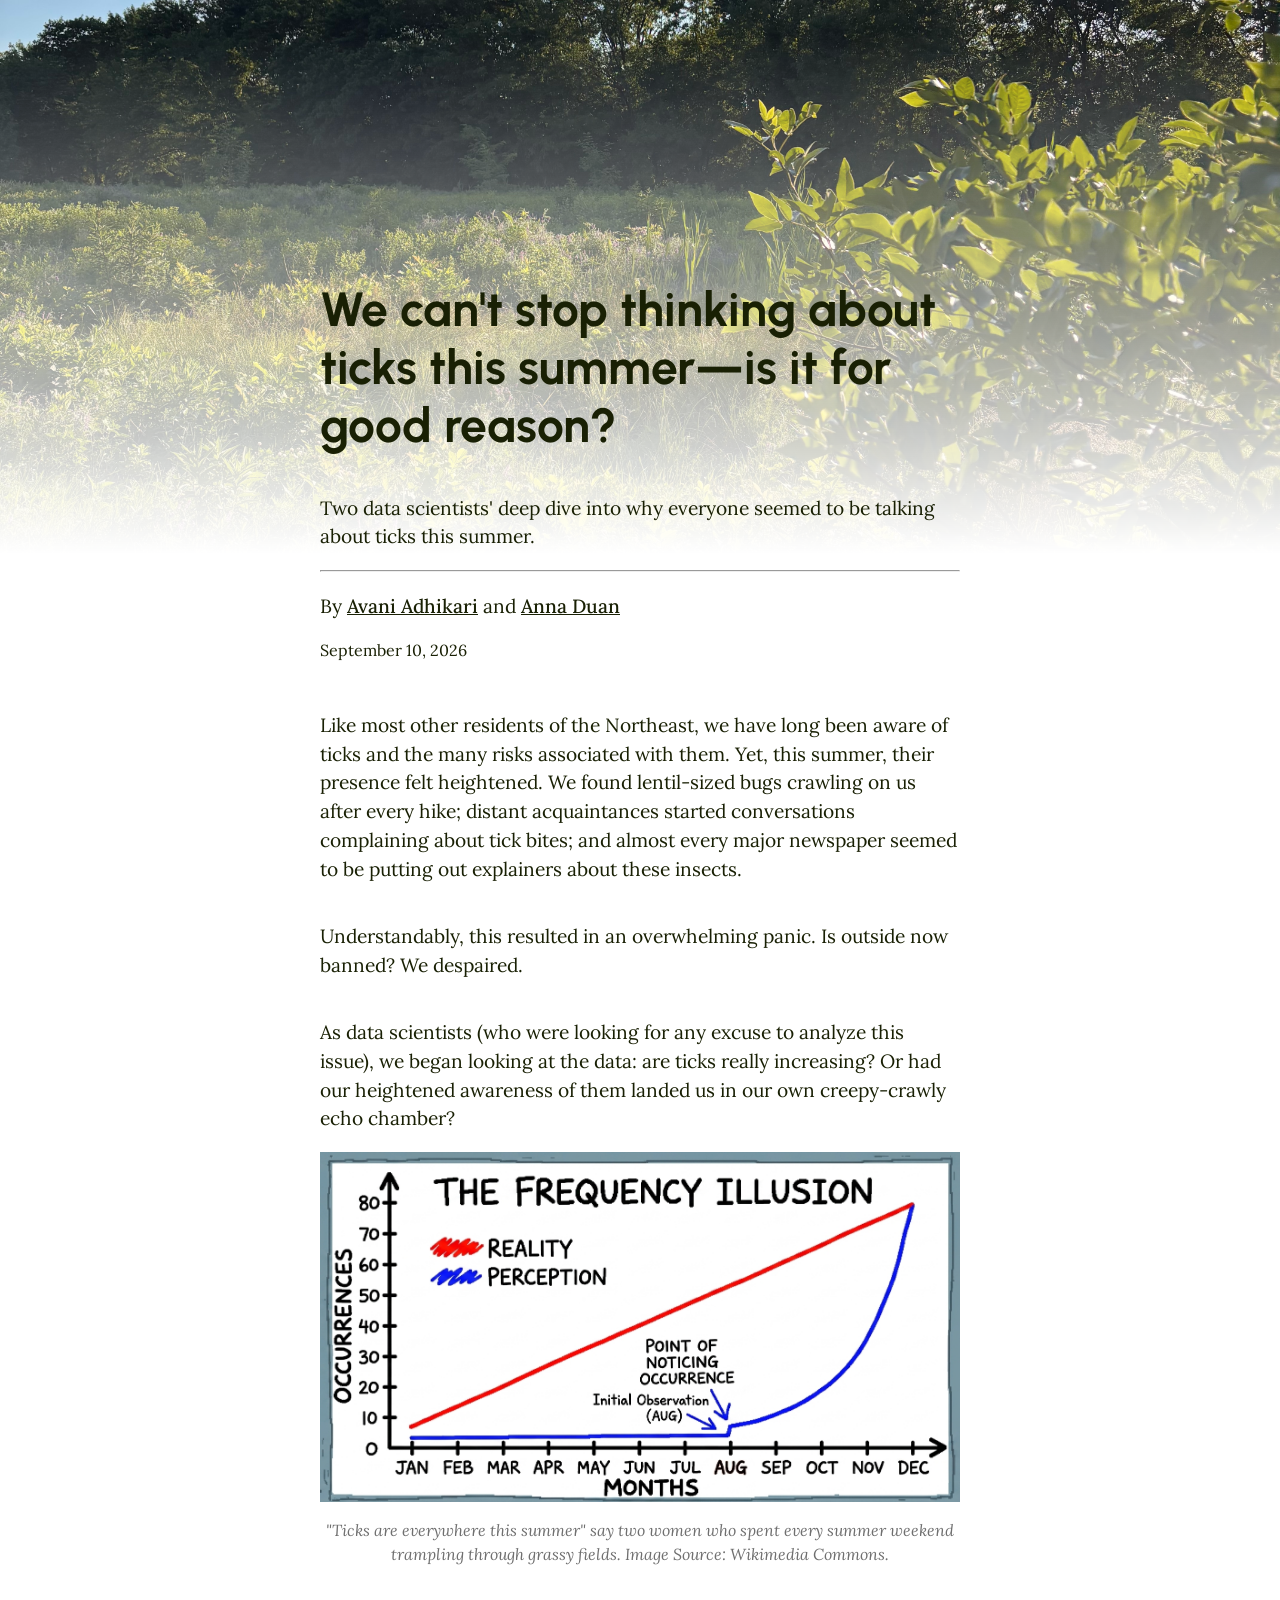
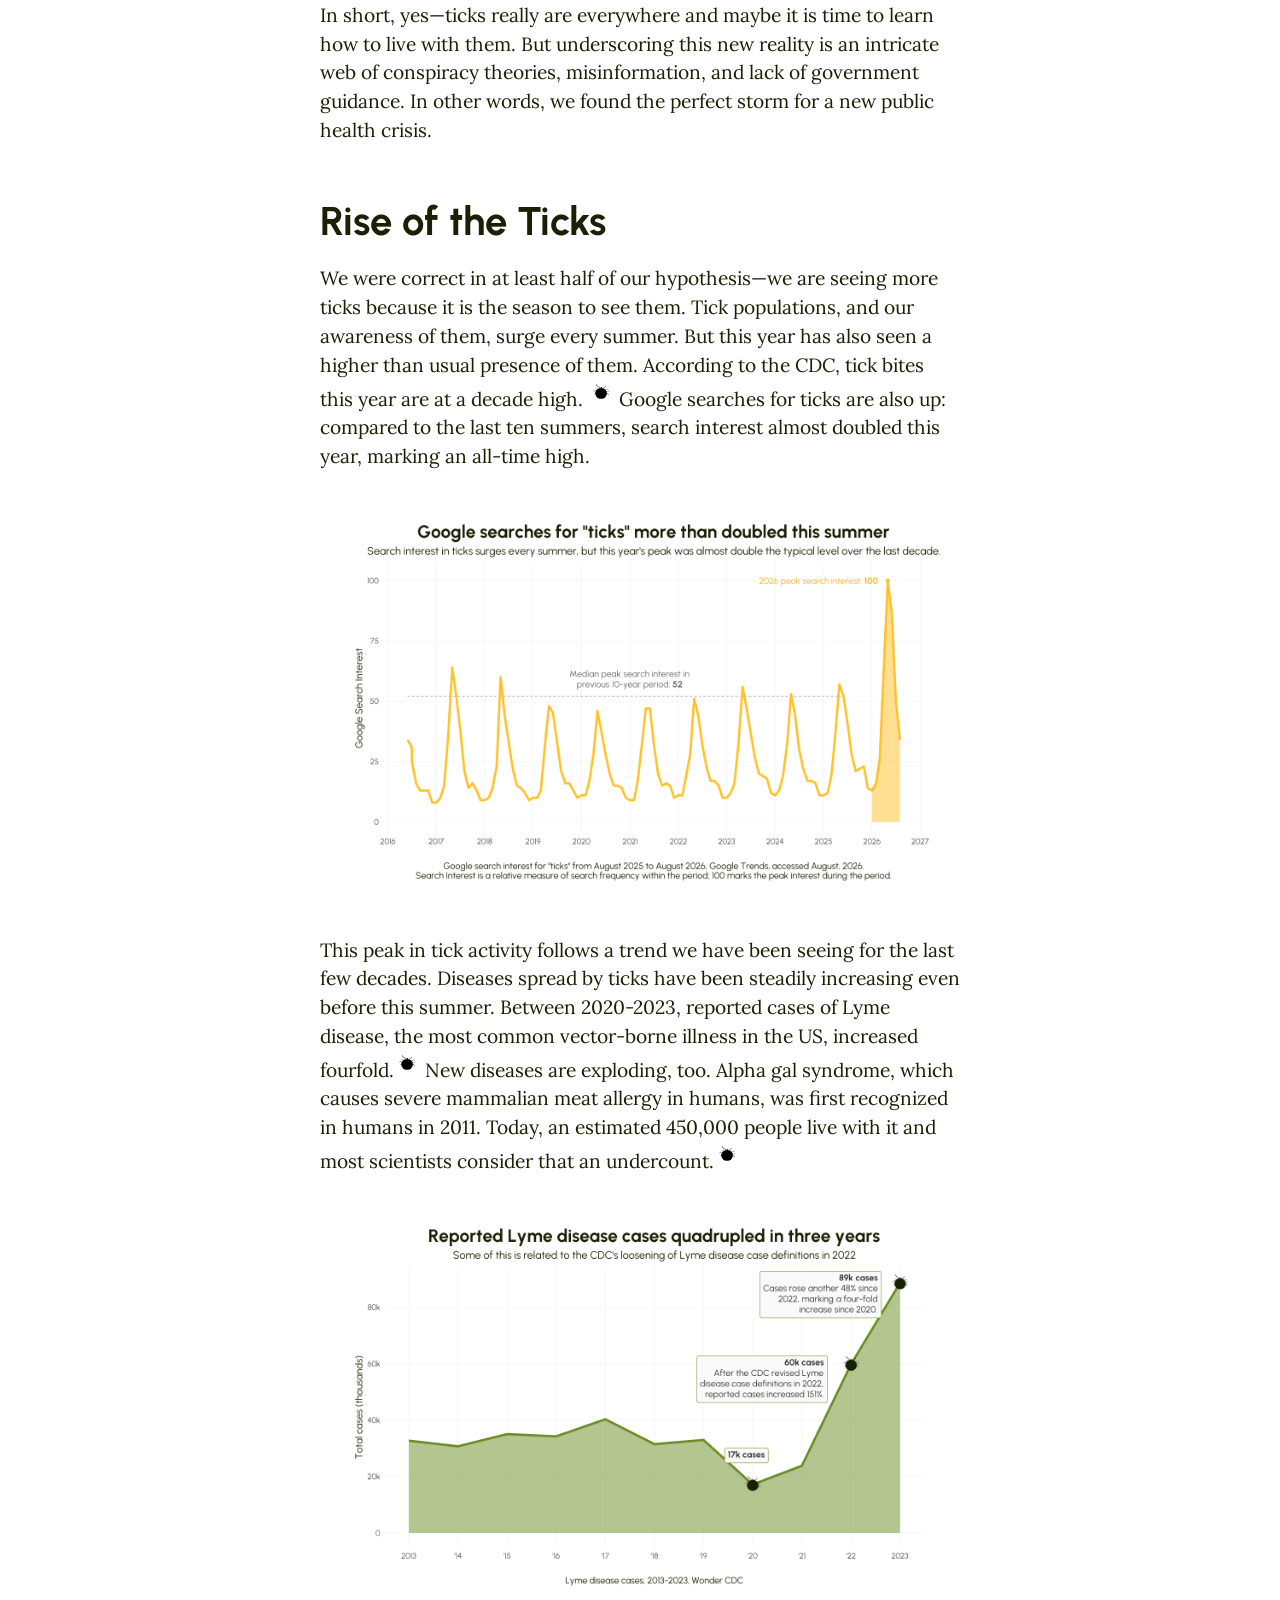
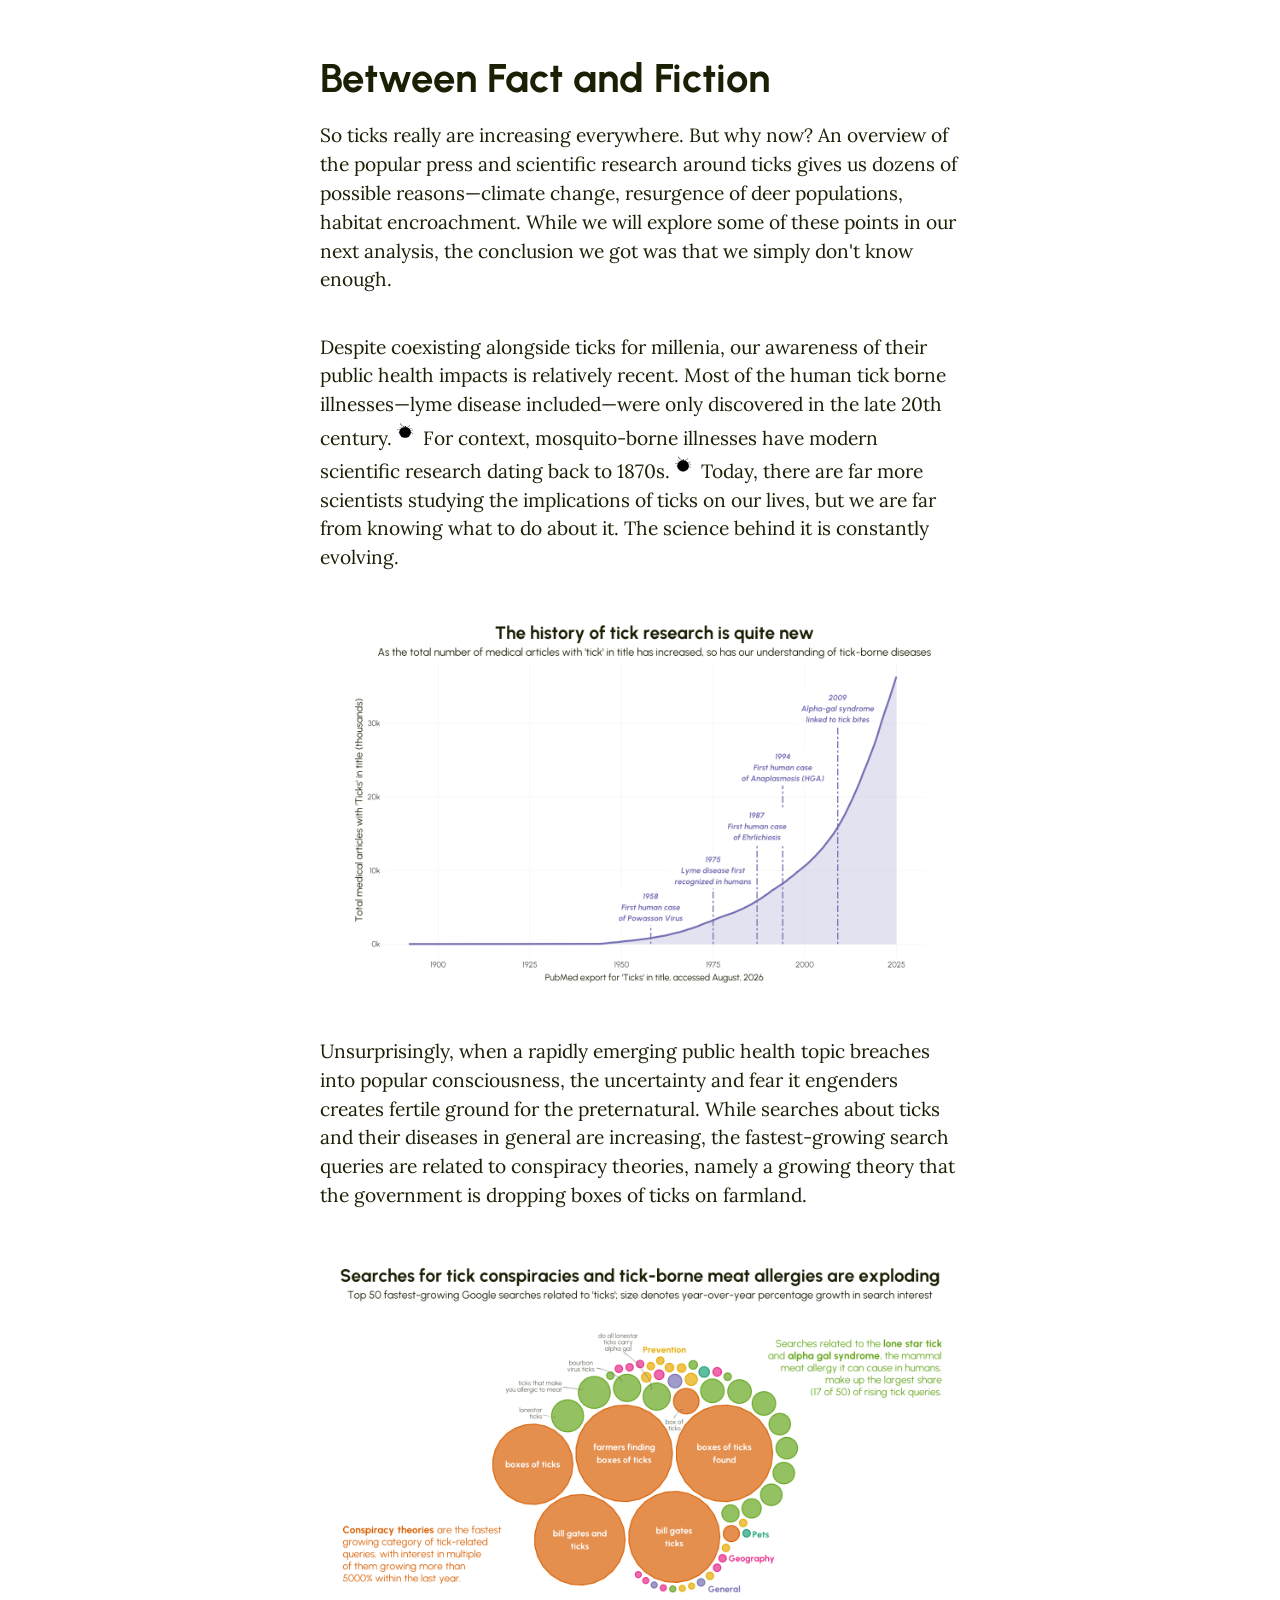
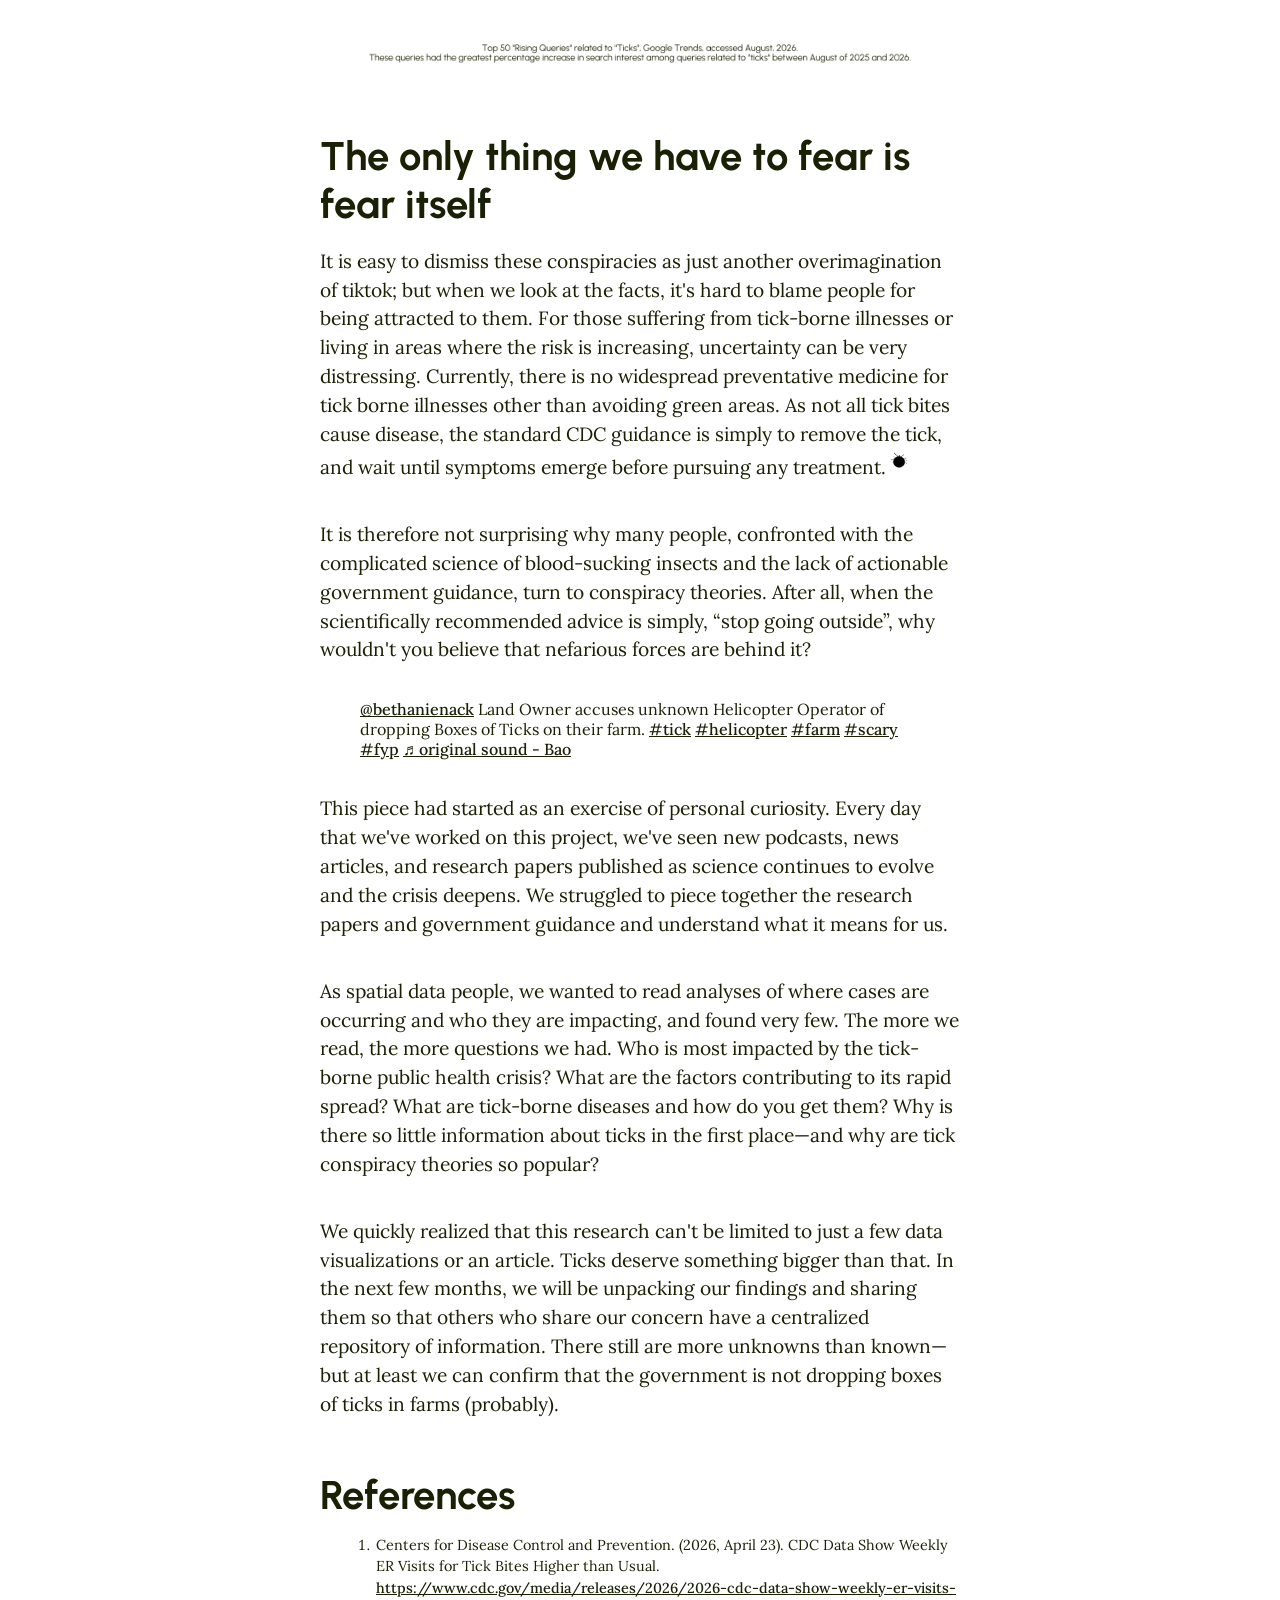
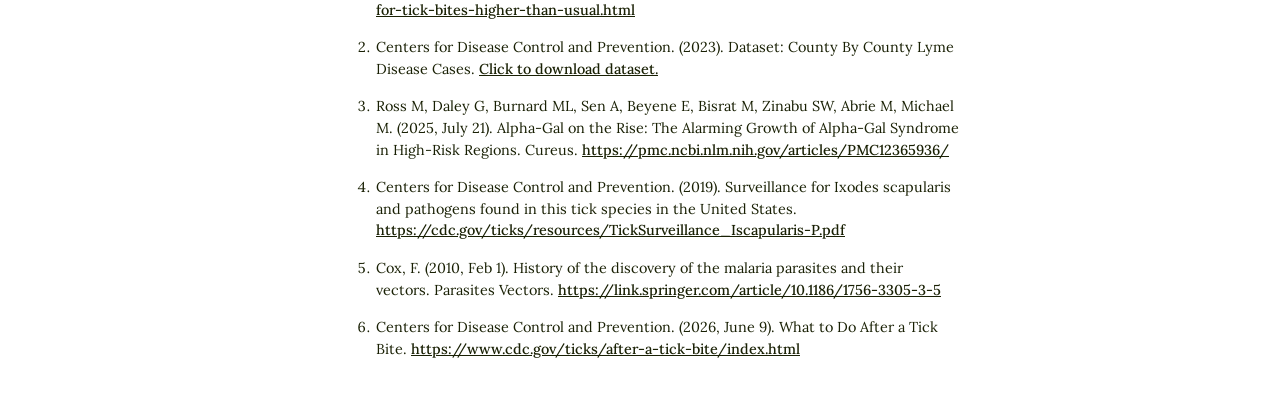
==== about.html @ b4ace33c "moving about" ====
<!DOCTYPE html>
<html lang="en">

<head>
  <meta charset="UTF-8">
  <meta name="viewport" content="width=device-width, initial-scale=1.0">
  <meta http-equiv="X-UA-Compatible" content="ie=edge">
  <title>Overthinking about ticks</title>
  <link rel="preconnect" href="https://fonts.googleapis.com">
  <link rel="preconnect" href="https://fonts.gstatic.com" crossorigin>
  <link rel="stylesheet"
    href="https://fonts.googleapis.com/css2?family=Lora:ital,wght@0,400..700;1,400..700&family=Montserrat:wght@400..700&family=Urbanist:wght@400..800&display=swap">
  <link rel="stylesheet" href="../static/css/style.css">
  <link rel="icon" href="../static/favicon.ico" type="image/x-icon">
</head>

<body>
  <main>
    <section class="hero">
     <!--  <img class="hero-img" src="/static/img/hero.jpeg" alt="Green Grass and blue sky"> -->
      <div class="text-box">
        <div class="header">
          <h1>We can't stop thinking about ticks this summer—is it for good reason?</h1>
          <p class="subtitle">Two data scientists' deep dive into why everyone seemed to be talking about ticks this
            summer.</p>
          <hr>
        </div>
        <div class="byline">
          <p class="author-names">By <a href="https://www.linkedin.com/in/avani-adhikari103">Avani Adhikari</a> and <a
              href="https://www.linkedin.com/in/annaduan">Anna Duan</a></p>
          <span class="date">September 10, 2026</span>
        </div>
      </div>
    </section>
    <p>
      Like most other residents of the Northeast, we have long been aware of ticks and the many risks associated with
      them. Yet, this summer, their presence felt heightened. We found lentil-sized bugs crawling on us after every
      hike; distant acquaintances started conversations complaining about tick bites; and almost every major newspaper
      seemed to be putting out explainers about these insects.
    </p>
    <p>
      Understandably, this resulted in an overwhelming panic. Is outside now banned? We despaired.
    </p>
    <p>
      As data scientists (who were looking for any excuse to analyze this issue), we began looking at the data: are
      ticks really increasing? Or had our heightened awareness of them landed us in our own creepy-crawly echo chamber?
    </p>
    <img src="/static/img/frequency_illusion.png"
      alt="Was there something going on or was our awareness heightened due to our unfortunate encounters with ticks this summer?">
      <p class="caption"><em>"Ticks are everywhere this summer" say two women who spent every summer weekend trampling through grassy fields. Image Source: Wikimedia Commons.</em></p>
    <p>
      In short, yes—ticks really are everywhere and maybe it is time to learn how to live with them. But underscoring this new reality is an
      intricate web of conspiracy theories, misinformation, and lack of government
      guidance. In other words, we found the perfect storm for a new public health crisis.
    </p>

    <h2>Rise of the Ticks</h2>
    <p>
      We were correct in at least half of our hypothesis—we are seeing more ticks because it is the season to see them.
      Tick populations, and our awareness of them, surge every summer. But this year has also seen a higher than usual
      presence of them. According to the CDC, tick bites this year are at a decade high. <span class = "cite"><a href= "#note1"><img src="/static/img/tick.svg" alt="Tick SVG"></a><span class = "tooltip">CDC. <em> CDC Data Show Weekly ER Visits for Tick Bites Higher than Usual.</em></span></span> Google searches for ticks are
      also up: compared to the last ten summers, search interest almost doubled this year, marking an all-time high.
    </p>
    <img src="/static/img/tick_searches.png" alt="Google search interest for ticks over the past 5 years">
    <p>This peak in tick activity follows a trend we have been seeing for the last few decades. Diseases spread by ticks
      have been steadily increasing even before this summer. Between 2020-2023, reported cases of Lyme disease, the most
      common vector-borne illness in the US, increased fourfold.<span class = "cite"><a href = "#note2"><img src="/static/img/tick.svg" alt="Tick SVG"></a><span class = "tooltip">CDC.<em> County By County Lyme Disease Cases.</em></span></span> New diseases are exploding, too. Alpha gal syndrome,
      which causes severe mammalian meat allergy in humans, was first recognized in humans in 2011. Today, an estimated
      450,000 people live with it and most scientists consider that an undercount.<span class="cite"><a href = "#note3"><img src="/static/img/tick.svg" alt="Tick SVG"></a><span class = "tooltip">Ross et al.<em> Alpha-Gal on the Rise: The Alarming Growth of Alpha-Gal Syndrome in High-Risk Regions.</em></span></span></p>
    <img src="/static/img/lyme_cases.png" alt="Reported cases of Lyme diseaseover the past 10 years">

    <h2>Between Fact and Fiction</h2>
    <p>
      So ticks really are increasing everywhere. But why now? An overview of the popular press and scientific research
      around ticks gives us dozens of possible reasons—climate change, resurgence of deer populations, habitat
      encroachment. While we will explore some of these points in our next analysis, the conclusion we got was that we
      simply don't know enough.
    </p>
    <p>
      Despite coexisting alongside ticks for millenia, our awareness of their public health impacts is relatively
      recent. Most of the human tick borne illnesses—lyme disease included—were only discovered in the late 20th
      century.<span class="cite"><a href="#note4"><img src="/static/img/tick.svg" alt="Tick SVG"></a><span class = "tooltip">CDC.<em> Surveillance for Ixodes scapularis and pathogens found in this tick species in the United States.</em></span></span> For context, mosquito-borne illnesses have modern scientific research dating back to 1870s.<span class="cite"><a href = "#note5"><img src="/static/img/tick.svg" alt="Tick SVG"></a><span class = "tooltip">Cox. <em>History of the discovery of the malaria parasites and their vectors</em></span></span> Today, there are
      far more scientists studying the implications of ticks on our lives, but we are far from knowing what to do about
      it. The science behind it is constantly evolving.
    </p>
    <img src="/static/img/tick_research_pubmed.png" alt="Pubmed articles about ticks">
    <p>
      Unsurprisingly, when a rapidly emerging public health topic breaches into popular consciousness, the uncertainty
      and fear it engenders creates fertile ground for the preternatural. While searches about ticks and their diseases
      in general are increasing, the fastest-growing search queries are related to conspiracy theories, namely a growing
      theory that the government is dropping boxes of ticks on farmland.
    </p>
    <img src="/static/img/tick_breakout_searches.png" alt="Google search interest for ticks over the past 5 years">

    <h2>The only thing we have to fear is fear itself</h2>
    <p>
      It is easy to dismiss these conspiracies as just another overimagination of tiktok; but when we look at the facts,
      it's hard to blame people for being attracted to them. For those suffering from tick-borne illnesses or living in
      areas where the risk is increasing, uncertainty can be very distressing. Currently, there is no widespread
      preventative medicine for tick borne illnesses other than avoiding green areas. As not all tick bites cause
      disease, the standard CDC guidance is simply to remove the tick, and wait until symptoms emerge before pursuing
      any treatment.<span class="cite"><a href="#note6"><img src="/static/img/tick.svg" alt="Tick SVG"></a><span class = "tooltip">CDC.<em> What to Do After a Tick Bite.</em></span></span>
    </p>
    <p>
      It is therefore not surprising why many people, confronted with the complicated science of blood-sucking insects
      and the lack of actionable government guidance, turn to conspiracy theories. After all, when the scientifically
      recommended advice is simply, “stop going outside”, why wouldn't you believe that nefarious forces are behind it?
    </p>
    <blockquote class="tiktok-embed" cite="https://www.tiktok.com/@bethanienack/video/7642237161525333279" data-video-id="7642237161525333279" style="max-width: 605px;min-width: 325px;" > <section> <a target="_blank" title="@bethanienack" href="https://www.tiktok.com/@bethanienack?refer=embed">@bethanienack</a> Land Owner accuses unknown Helicopter Operator of dropping Boxes of Ticks on their farm. <a title="tick" target="_blank" href="https://www.tiktok.com/tag/tick?refer=embed">#tick</a> <a title="helicopter" target="_blank" href="https://www.tiktok.com/tag/helicopter?refer=embed">#helicopter</a> <a title="farm" target="_blank" href="https://www.tiktok.com/tag/farm?refer=embed">#farm</a> <a title="scary" target="_blank" href="https://www.tiktok.com/tag/scary?refer=embed">#scary</a> <a title="fyp" target="_blank" href="https://www.tiktok.com/tag/fyp?refer=embed">#fyp</a> <a target="_blank" title="♬ original sound - Bao" href="https://www.tiktok.com/music/original-sound-7642237364164676382?refer=embed">♬ original sound - Bao</a> </section> </blockquote> <script async src="https://www.tiktok.com/embed.js"></script>
    <p>
      This piece had started as an exercise of personal curiosity. Every day that we've worked on this project, we've
      seen new podcasts, news articles, and research papers published as science continues to evolve and the crisis
      deepens. We struggled to piece together the research papers and government guidance and understand what it means
      for us.
    </p>
    <p>
      As spatial data people, we wanted to read analyses of where cases are occurring and who they are impacting, and
      found very few. The more we read, the more questions we had. Who is most impacted by the tick-borne public health
      crisis? What are the factors contributing to its rapid spread? What are tick-borne diseases and how do you get
      them? Why is there so little information about ticks in the first place—and why are tick conspiracy theories so
      popular?
    </p>
    <p>
      We quickly realized that this research can't be limited to just a few data visualizations or an article. Ticks
      deserve something bigger than that. In the next few months, we will be unpacking our findings and sharing them so
      that others who share our concern have a centralized repository of information. There still are more unknowns than
      known—but at least we can confirm that the government is not dropping boxes of ticks in farms (probably).
    </p>
    <h2>References</h2>
    <ol>
      <li id="note1">Centers for Disease Control and Prevention. (2026, April 23). CDC Data Show Weekly ER Visits for
        Tick Bites Higher than Usual. <a
          href="https://www.cdc.gov/media/releases/2026/2026-cdc-data-show-weekly-er-visits-for-tick-bites-higher-than-usual.html"
          target="_blank">https://www.cdc.gov/media/releases/2026/2026-cdc-data-show-weekly-er-visits-for-tick-bites-higher-than-usual.html</a>
      </li>
      <li id="note2">Centers for Disease Control and Prevention. (2023). Dataset: County By County Lyme Disease Cases.
        <a href="https://www.cdc.gov/lyme/media/files/2025/02/LD_Case_Counts_by_County_2023_updated.csv"
          target="_blank">Click to download dataset.</a></li>
      <li id="note3">Ross M, Daley G, Burnard ML, Sen A, Beyene E, Bisrat M, Zinabu SW, Abrie M, Michael M. (2025, July
        21). Alpha-Gal on the Rise: The Alarming Growth of Alpha-Gal Syndrome in High-Risk Regions. Cureus. <a
          href="https://pmc.ncbi.nlm.nih.gov/articles/PMC12365936/"
          target="_blank">https://pmc.ncbi.nlm.nih.gov/articles/PMC12365936/</a></li>
      <li id="note4">Centers for Disease Control and Prevention. (2019). Surveillance for Ixodes scapularis and
        pathogens found in this tick species in the United States. <a
          href="https://cdc.gov/ticks/resources/TickSurveillance_Iscapularis-P.pdf"
          target="_blank">https://cdc.gov/ticks/resources/TickSurveillance_Iscapularis-P.pdf</a></li>
      <li id="note5">Cox, F. (2010, Feb 1). History of the discovery of the malaria parasites and their vectors. Parasites Vectors. <a
          href="https://link.springer.com/article/10.1186/1756-3305-3-5"
          target="_blank">https://link.springer.com/article/10.1186/1756-3305-3-5</a></li>
      <li id="note6">Centers for Disease Control and Prevention. (2026, June 9). What to Do After a Tick Bite. <a
          href="https://www.cdc.gov/ticks/after-a-tick-bite/index.html"
          target="_blank">https://www.cdc.gov/ticks/after-a-tick-bite/index.html</a></li>
    </ol>
  </main>
  <script src="index.js"></script>
</body>

</html>
---- static/css/style.css ----
html {
    overscroll-behavior: none;
    overflow-x: hidden;
}


body {
    margin: 0;
    font-family: Lora, serif;
    color: rgb(25, 32, 4);
    background-color: white;
    display: flex;
    flex-direction: column;
    align-items: center;
    padding: 1rem;
}

main {
    width: 50dvw;
    display: flex;
    flex-direction: column;
}

img {
    display: block;
    width: 100%
}

a {
    color:rgb(25, 32, 4);
    font-weight: 500;
}

h1 {
    font-family: Urbanist, sans-serif;
    font-size: 3rem;
}

h2 {
    font-family: Urbanist, sans-serif;
    font-size: 2.5rem;
    margin-bottom: 0;
}

h3 {
    font-family: Urbanist, sans-serif;
}

p {
    font-size: 1.2rem;
    line-height: 1.5;
}

/*Hero*/
.hero {
  position: relative;
  padding-bottom: 2rem;
  padding-top: 15rem;
  width: 100vw;
  margin-left: 50%;
  margin-top: -1rem;
  transform: translateX(-50%);
}

.hero::before {
  content: "";
  position: absolute;
  inset: 0;
  z-index: -1;
  background-image: url("/static/img/hero.jpeg");
  background-size: cover;
  background-position: center;
  background-repeat: no-repeat;
  -webkit-mask-image: linear-gradient(to bottom, black 0%, black 25%, transparent 100%);
  mask-image: linear-gradient(to bottom, black 0%, black 5%, transparent 80%);
}

.text-box {
  max-width: 50dvw;
  margin: 0 auto;
  padding: 0 1rem;
  color: rgb(25, 32, 4);
}

.text-box a {
  color: rgb(25, 32, 4);
}


li {
  font-size: 0.9rem;
  margin: 0 0 1rem 1rem;
  overflow-wrap: break-word;
  line-height: 1.5;
}

:target {
    animation: target-fade 3s;
    background-color: #6e8d2a5b;
    padding: 0.5rem;
}

.cite {
    display: inline-block;
    color:rgb(182, 182, 182);
}

.cite a {
    text-decoration: none;
  }

.cite img {
    display: inline-block;
    width: 1.6rem;
    height: 1.6rem;
  }

.cite .tooltip {
    visibility: hidden;
    position: absolute;
    right: 0.7rem; 
    width: 300px;
    font-size: 1.2rem;
    transform: translate(0,-43%);
    padding-right: 4rem;
}

  .cite:hover .tooltip {
    visibility: visible;
    opacity: 1;
  }


  .caption {
    font-size: 1rem;
    text-align: center;
    margin-top: 1rem;
    color: rgb(111, 111, 111);
  }

/* Median queries */
  @media (max-width: 900px) {
    main {
      width: 100%;
      display: flex;
      flex-direction: column;
  }

    .cite .tooltip {
        display: none;
    }
}
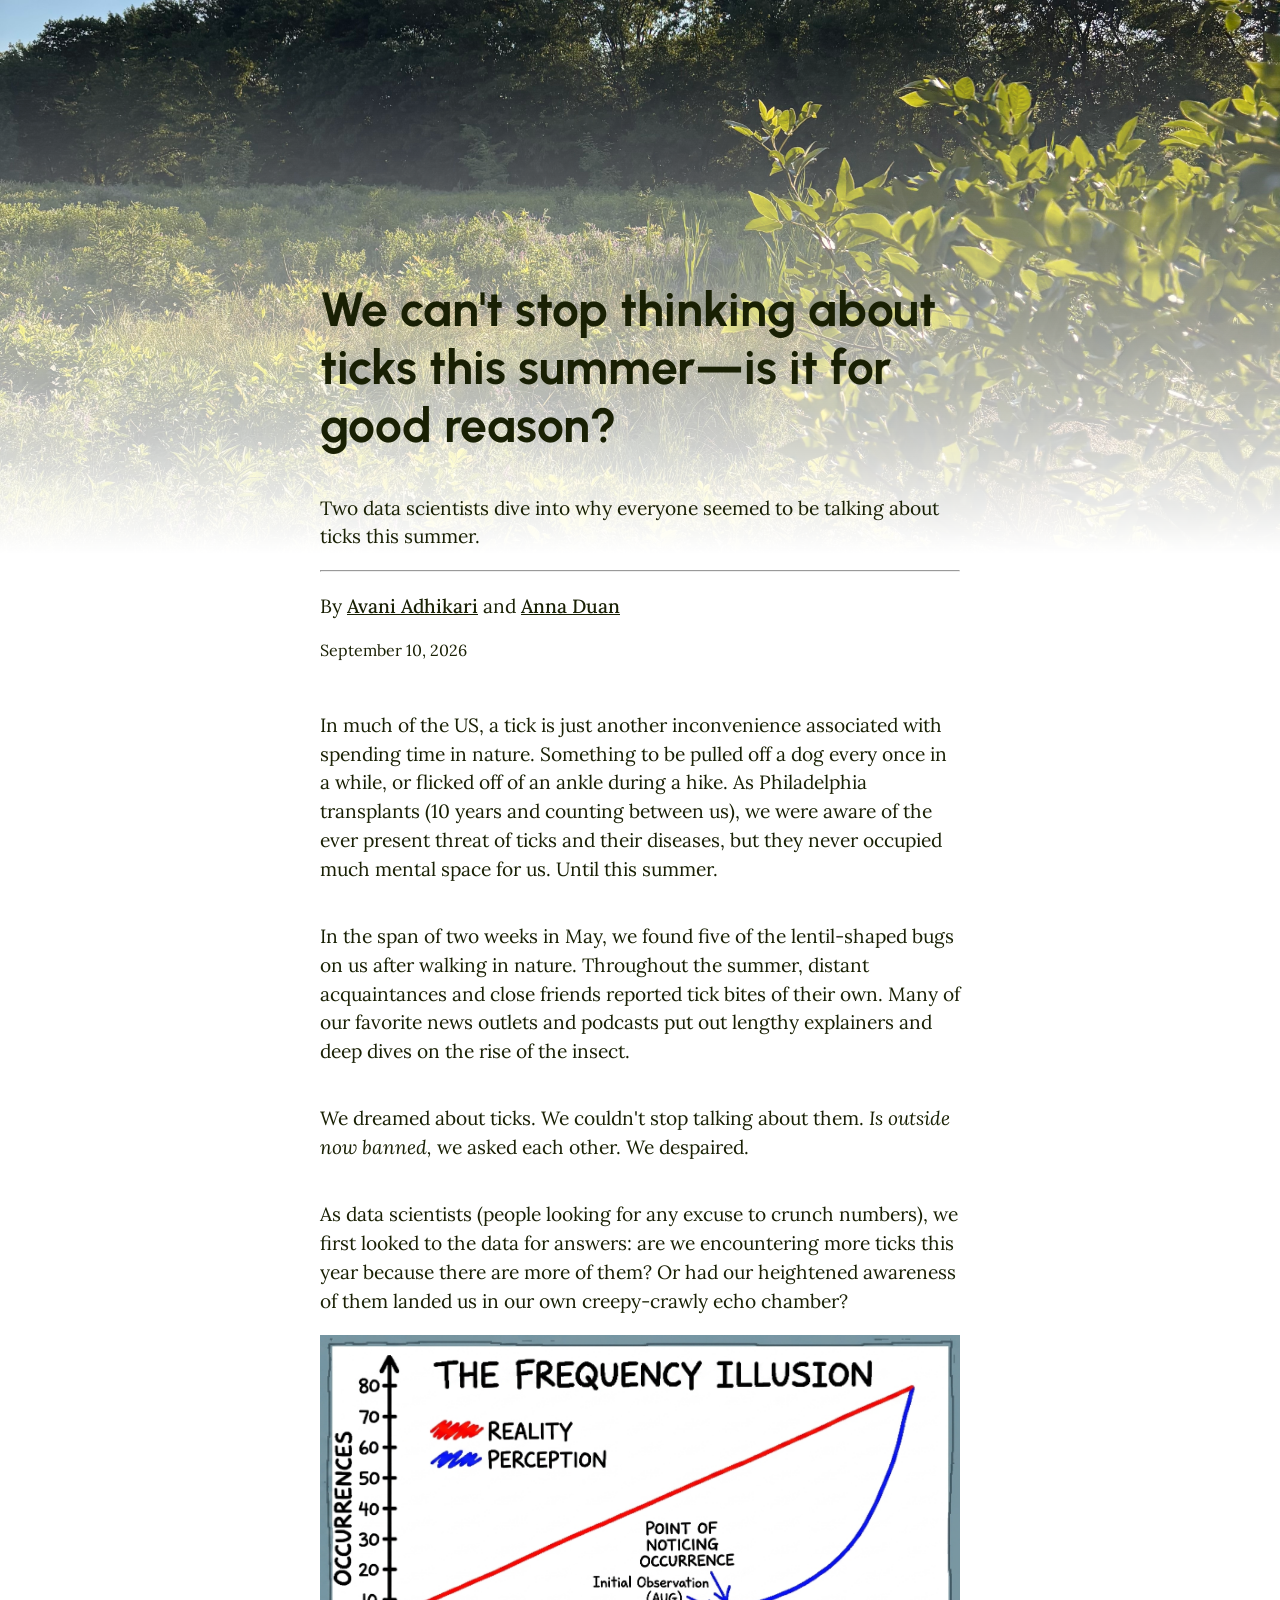
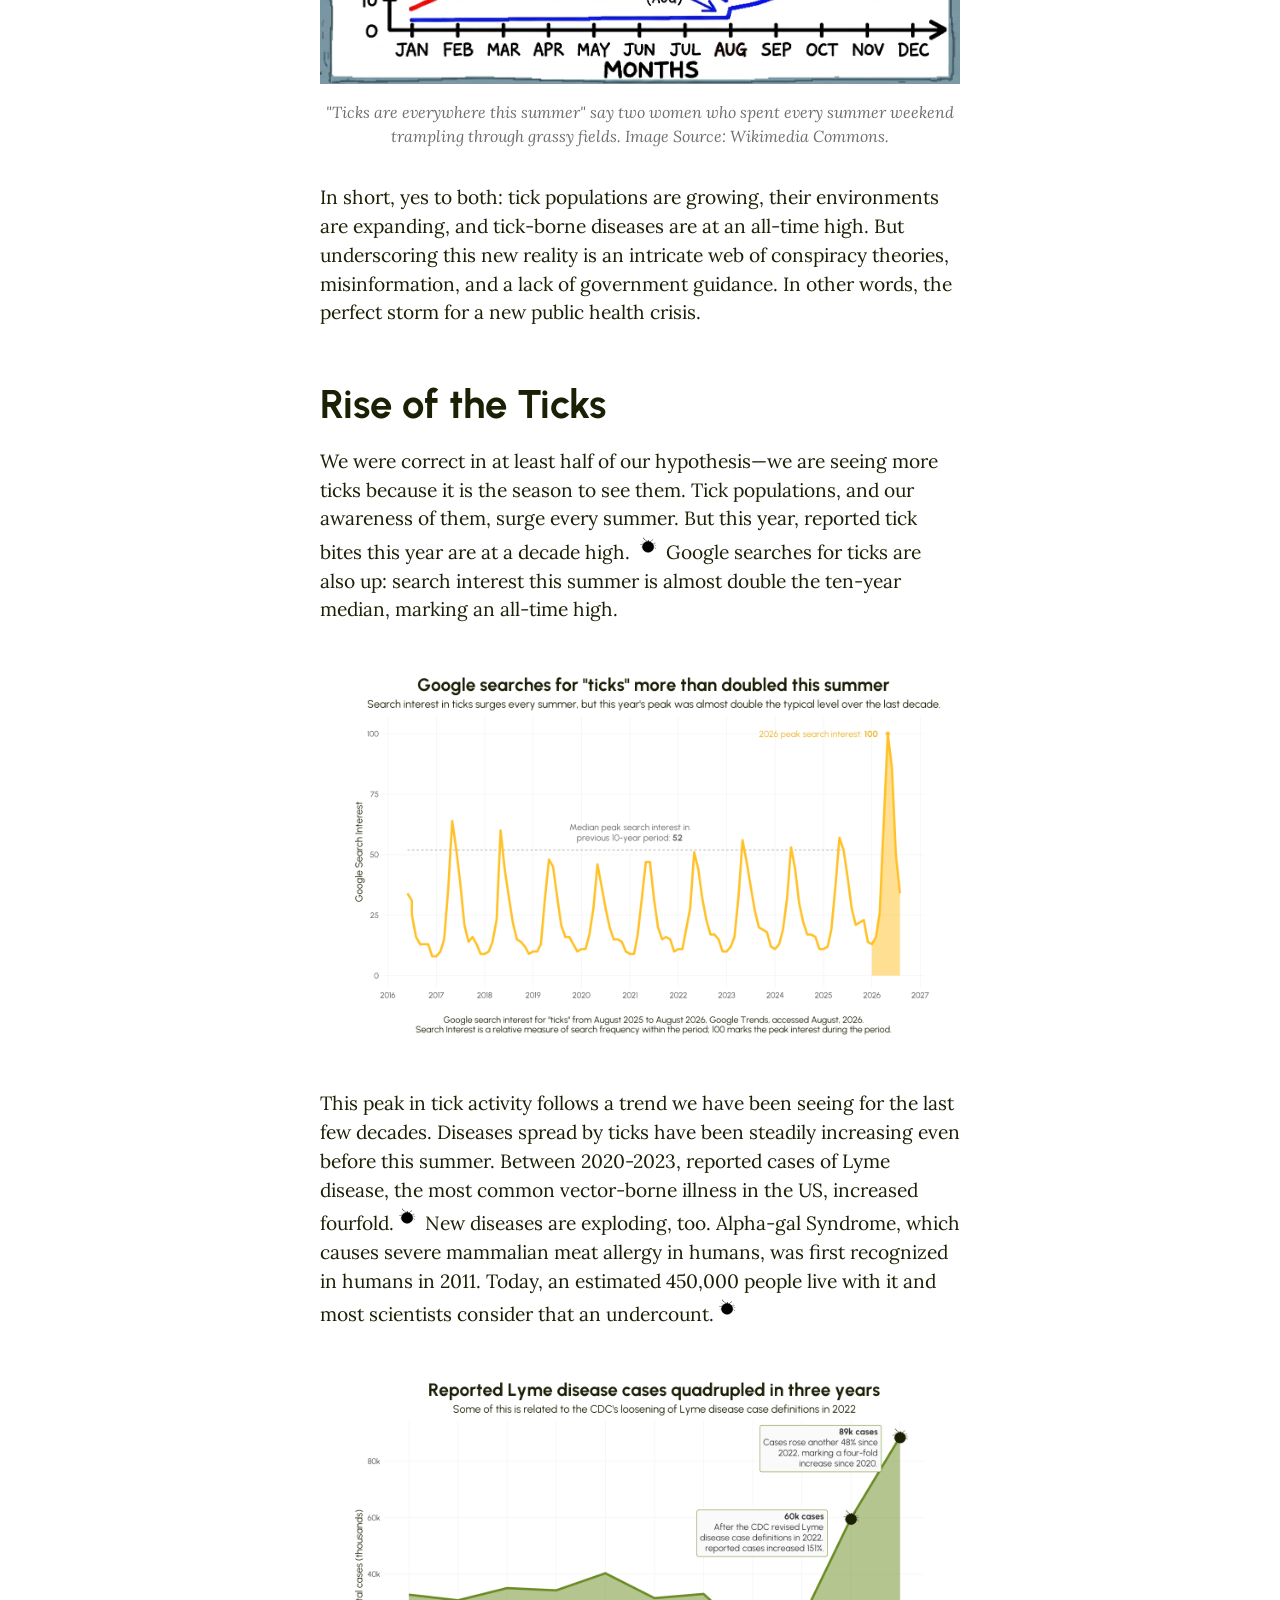
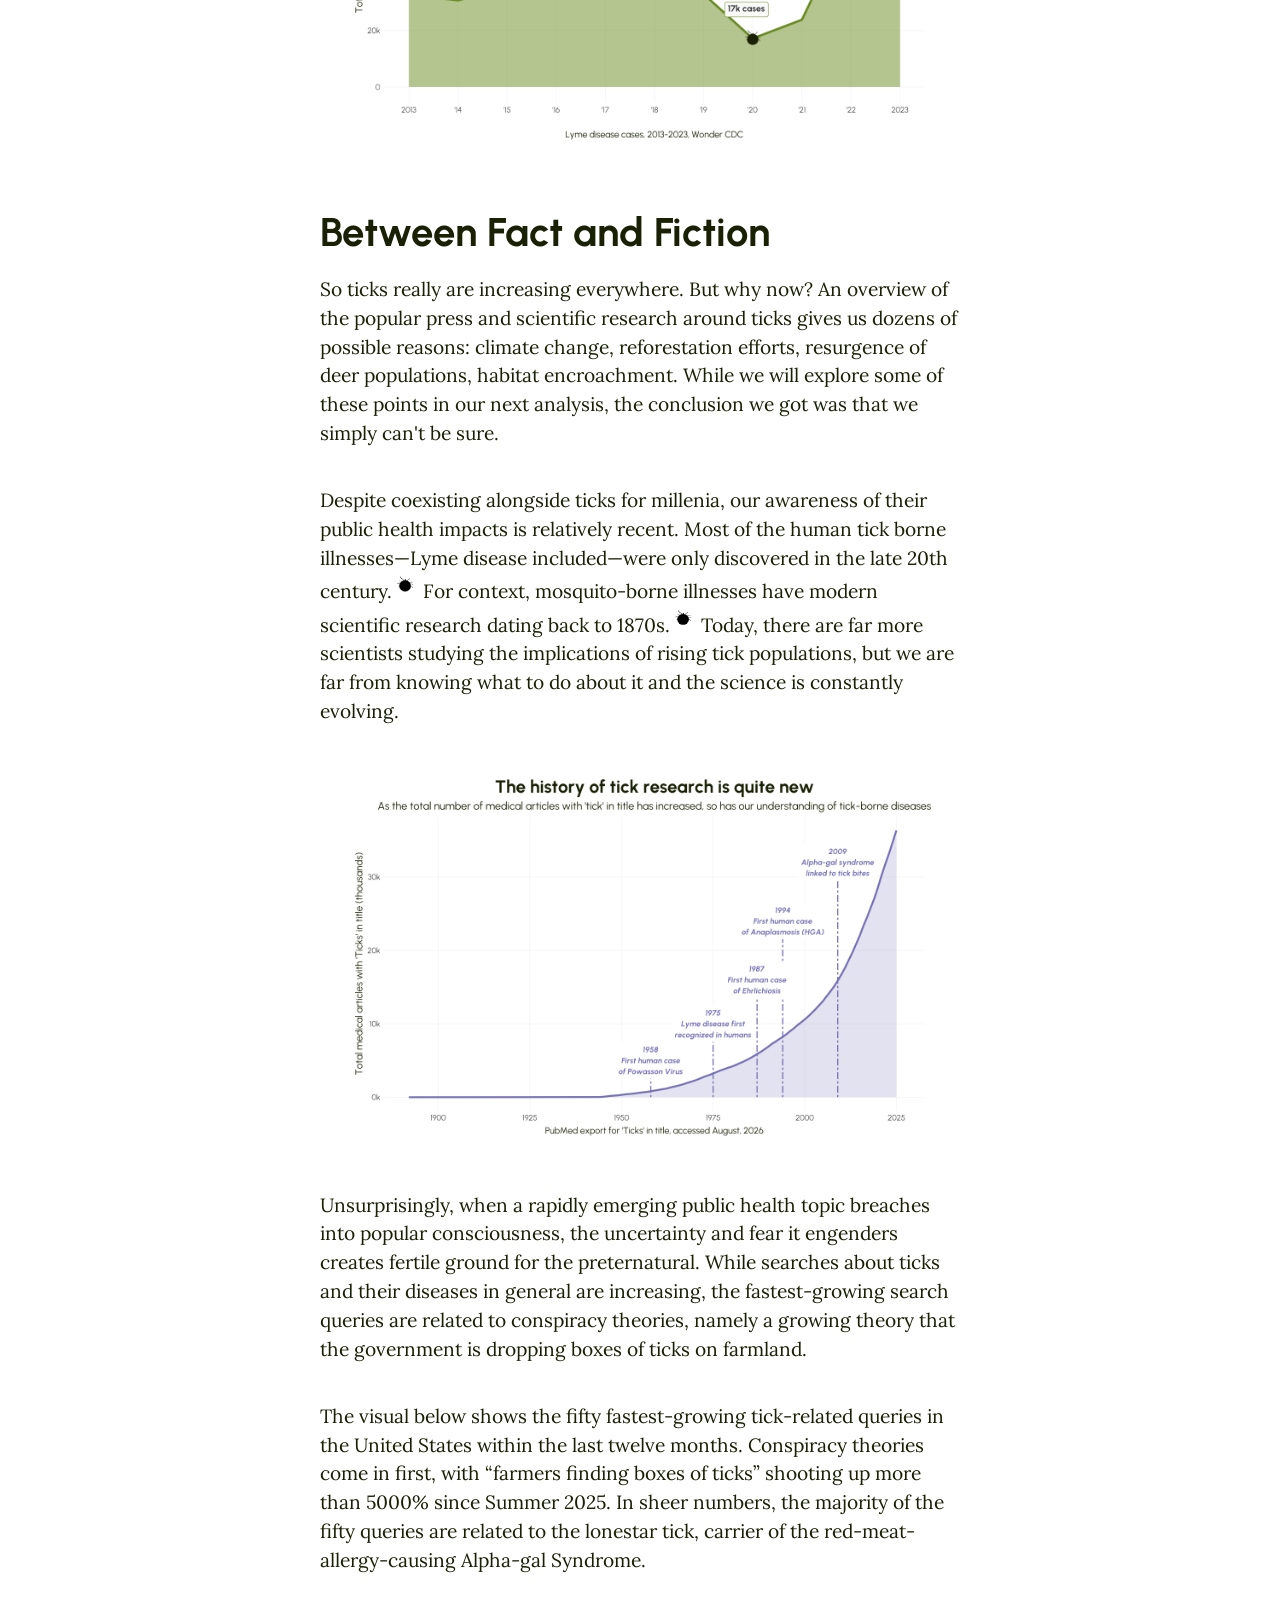
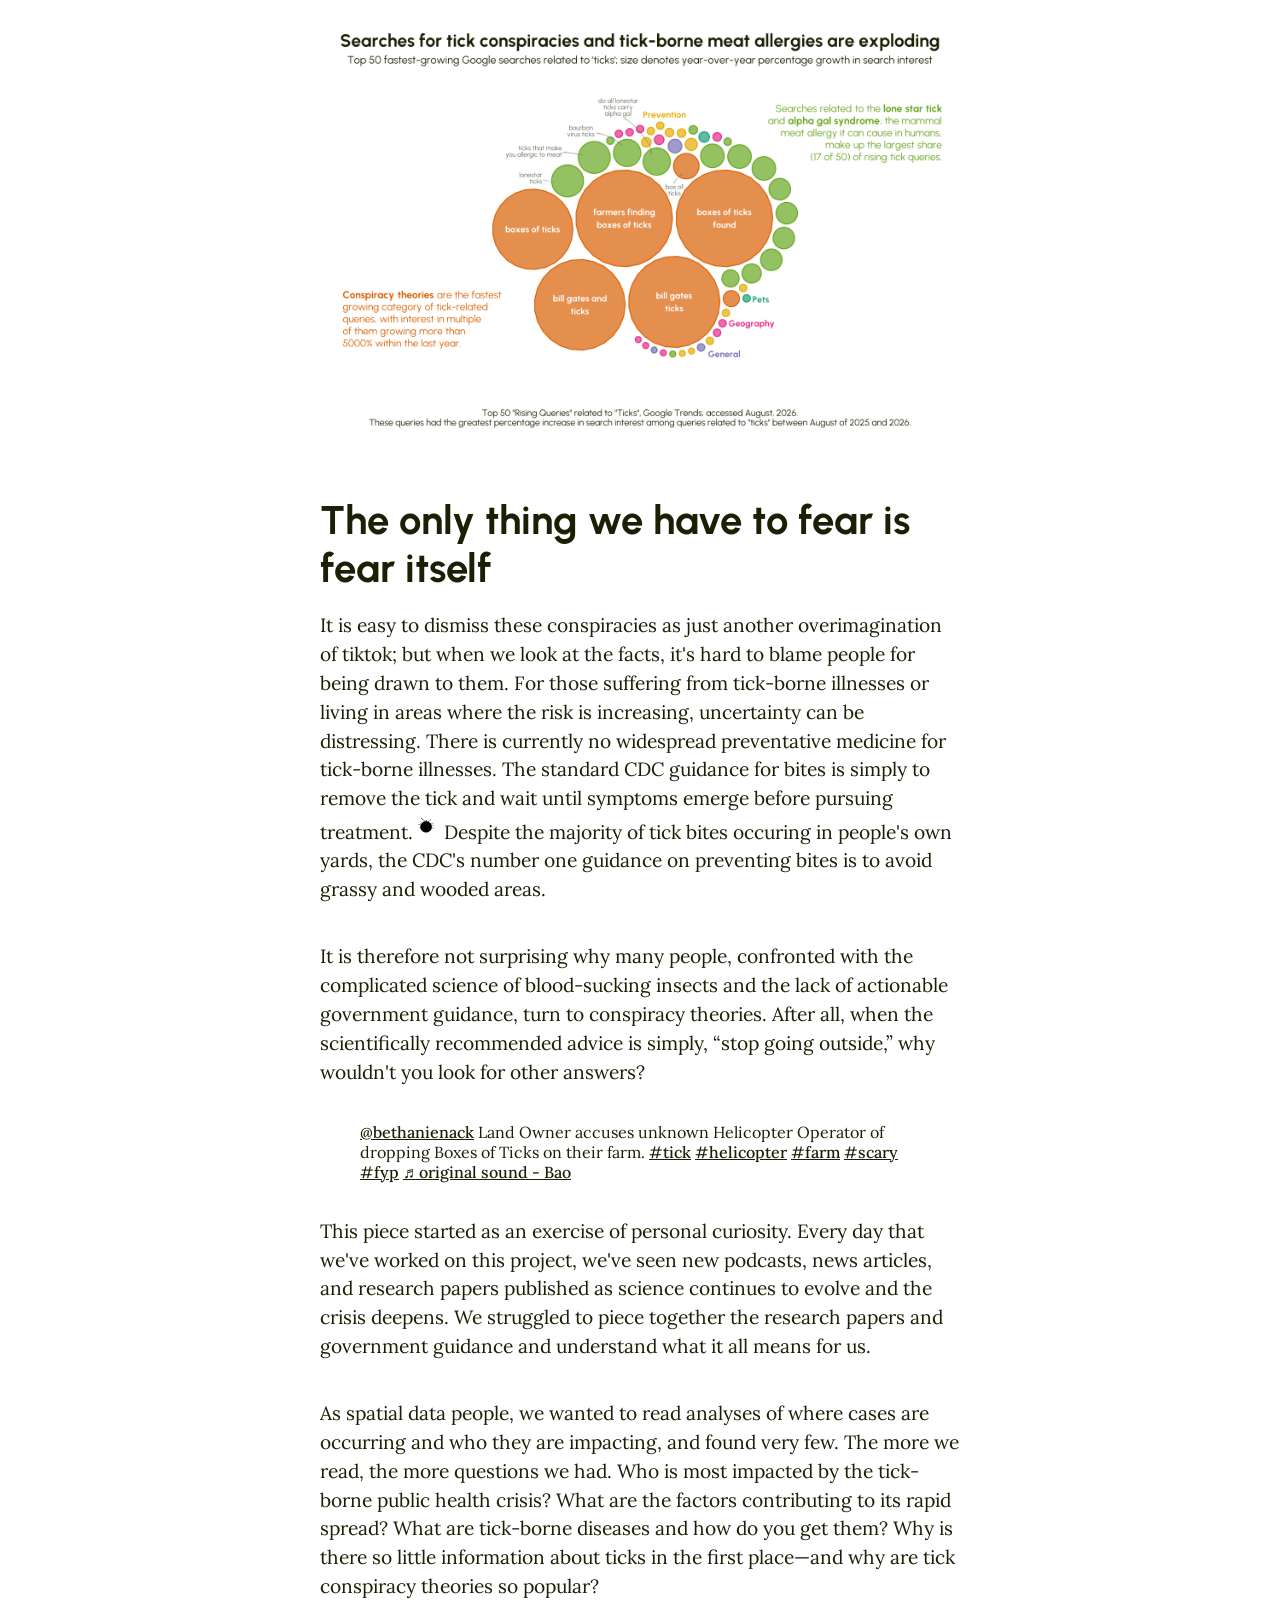
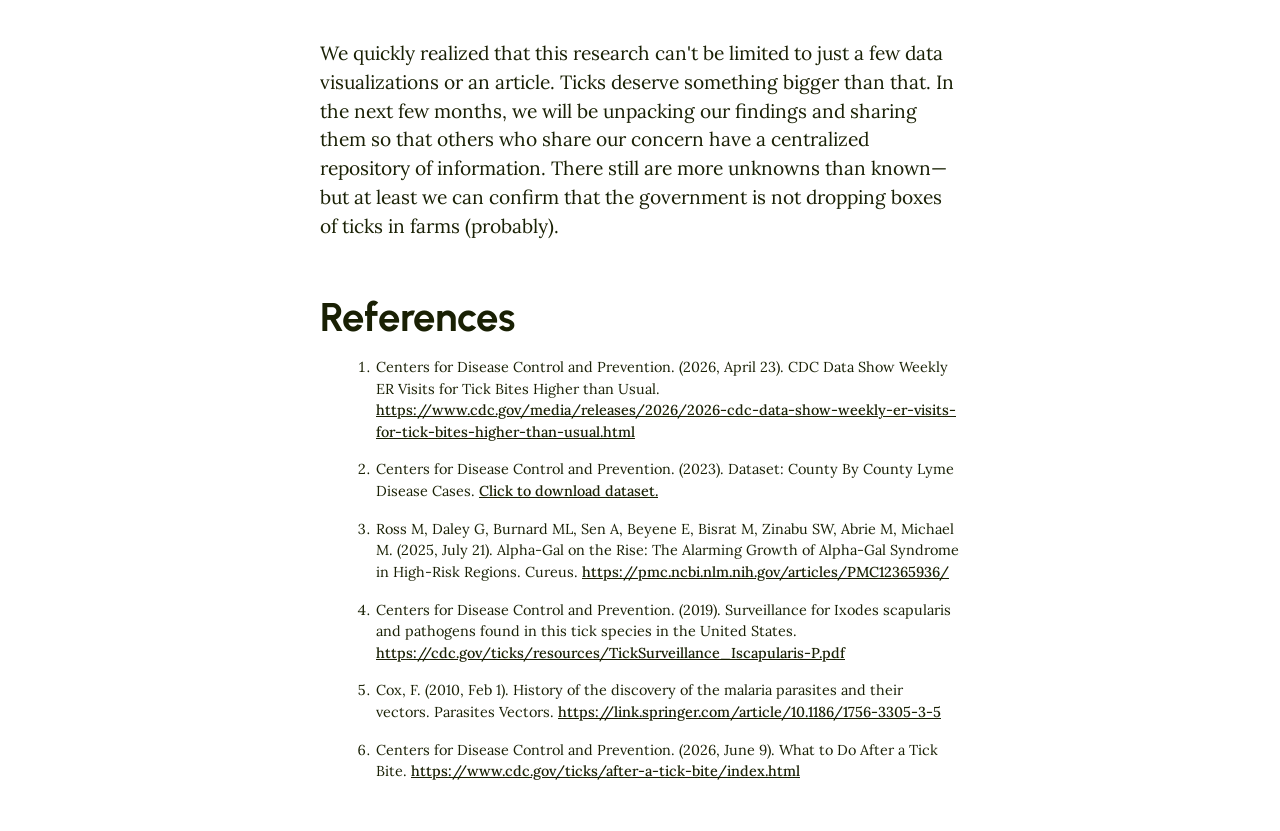
==== commit a400aca2: "Added a hook, corrected image alt text, other edits for clarity" ====
--- a/about.html
+++ b/about.html
@@ -17,12 +17,12 @@
 <body>
   <main>
     <section class="hero">
-     <!--  <img class="hero-img" src="/static/img/hero.jpeg" alt="Green Grass and blue sky"> -->
+      <!--  <img class="hero-img" src="/static/img/hero.jpeg" alt="Green Grass and blue sky"> -->
       <div class="text-box">
         <div class="header">
           <h1>We can't stop thinking about ticks this summer—is it for good reason?</h1>
-          <p class="subtitle">Two data scientists' deep dive into why everyone seemed to be talking about ticks this
-            summer.</p>
+          <p class="subtitle">Two data scientists dive into why everyone seemed to be talking about ticks this summer.
+          </p>
           <hr>
         </div>
         <div class="byline">
@@ -33,55 +33,78 @@
       </div>
     </section>
     <p>
-      Like most other residents of the Northeast, we have long been aware of ticks and the many risks associated with
-      them. Yet, this summer, their presence felt heightened. We found lentil-sized bugs crawling on us after every
-      hike; distant acquaintances started conversations complaining about tick bites; and almost every major newspaper
-      seemed to be putting out explainers about these insects.
-    </p>
-    <p>
-      Understandably, this resulted in an overwhelming panic. Is outside now banned? We despaired.
-    </p>
-    <p>
-      As data scientists (who were looking for any excuse to analyze this issue), we began looking at the data: are
-      ticks really increasing? Or had our heightened awareness of them landed us in our own creepy-crawly echo chamber?
+      In much of the US, a tick is just another inconvenience associated with spending time in nature. Something to be
+      pulled off a dog every once in a while, or flicked off of an ankle during a hike. As Philadelphia transplants (10
+      years and counting between us), we were aware of the ever present threat of ticks and their diseases, but they
+      never occupied much mental space for us. Until this summer.
+    </p>
+
+    <p>
+      In the span of two weeks in May, we found five of the lentil-shaped bugs on us after walking in nature. Throughout
+      the summer, distant acquaintances and close friends reported tick bites of their own. Many of our favorite news
+      outlets and podcasts put out lengthy explainers and deep dives on the rise of the insect.
+    </p>
+    <p>
+      We dreamed about ticks. We couldn't stop talking about them. <em>Is outside now banned,</em> we asked each other.
+      We despaired.
+    </p>
+    <p>
+      As data scientists (people looking for any excuse to crunch numbers), we first looked to the data for answers: are
+      we encountering more ticks this year because there are more of them? Or had our heightened awareness of them
+      landed us in our own creepy-crawly echo chamber?
     </p>
     <img src="/static/img/frequency_illusion.png"
       alt="Was there something going on or was our awareness heightened due to our unfortunate encounters with ticks this summer?">
-      <p class="caption"><em>"Ticks are everywhere this summer" say two women who spent every summer weekend trampling through grassy fields. Image Source: Wikimedia Commons.</em></p>
-    <p>
-      In short, yes—ticks really are everywhere and maybe it is time to learn how to live with them. But underscoring this new reality is an
-      intricate web of conspiracy theories, misinformation, and lack of government
-      guidance. In other words, we found the perfect storm for a new public health crisis.
+    <p class="caption"><em>"Ticks are everywhere this summer" say two women who spent every summer weekend trampling
+        through grassy fields. Image Source: Wikimedia Commons.</em></p>
+    <p>
+      In short, yes to both: tick populations are growing, their environments are expanding, and tick-borne diseases are
+      at an all-time high. But underscoring
+      this new reality is an intricate web of conspiracy theories, misinformation, and a lack of government
+      guidance. In other words, the perfect storm for a new public health crisis.
     </p>
 
     <h2>Rise of the Ticks</h2>
     <p>
       We were correct in at least half of our hypothesis—we are seeing more ticks because it is the season to see them.
-      Tick populations, and our awareness of them, surge every summer. But this year has also seen a higher than usual
-      presence of them. According to the CDC, tick bites this year are at a decade high. <span class = "cite"><a href= "#note1"><img src="/static/img/tick.svg" alt="Tick SVG"></a><span class = "tooltip">CDC. <em> CDC Data Show Weekly ER Visits for Tick Bites Higher than Usual.</em></span></span> Google searches for ticks are
-      also up: compared to the last ten summers, search interest almost doubled this year, marking an all-time high.
-    </p>
-    <img src="/static/img/tick_searches.png" alt="Google search interest for ticks over the past 5 years">
+      Tick populations, and our awareness of them, surge every summer. But this year, reported tick bites
+      this year are at a decade high. <span class="cite"><a href="#note1"><img src="/static/img/tick.svg"
+            alt="Tick SVG"></a><span class="tooltip">CDC. <em> CDC Data Show
+            Weekly ER Visits for Tick Bites Higher than Usual.</em></span></span> Google searches for ticks are
+      also up: search interest this summer is almost double the ten-year median, marking an all-time high.
+    </p>
+    <img src="/static/img/tick_searches.png" alt="Google search interest for ticks over the last 10 years">
     <p>This peak in tick activity follows a trend we have been seeing for the last few decades. Diseases spread by ticks
       have been steadily increasing even before this summer. Between 2020-2023, reported cases of Lyme disease, the most
-      common vector-borne illness in the US, increased fourfold.<span class = "cite"><a href = "#note2"><img src="/static/img/tick.svg" alt="Tick SVG"></a><span class = "tooltip">CDC.<em> County By County Lyme Disease Cases.</em></span></span> New diseases are exploding, too. Alpha gal syndrome,
+      common vector-borne illness in the US, increased fourfold.<span class="cite"><a href="#note2"><img
+            src="/static/img/tick.svg" alt="Tick SVG"></a><span class="tooltip">CDC.<em> County By County Lyme Disease
+            Cases.</em></span></span> New diseases are exploding, too. Alpha-gal Syndrome,
       which causes severe mammalian meat allergy in humans, was first recognized in humans in 2011. Today, an estimated
-      450,000 people live with it and most scientists consider that an undercount.<span class="cite"><a href = "#note3"><img src="/static/img/tick.svg" alt="Tick SVG"></a><span class = "tooltip">Ross et al.<em> Alpha-Gal on the Rise: The Alarming Growth of Alpha-Gal Syndrome in High-Risk Regions.</em></span></span></p>
-    <img src="/static/img/lyme_cases.png" alt="Reported cases of Lyme diseaseover the past 10 years">
+      450,000 people live with it and most scientists consider that an undercount.<span class="cite"><a
+          href="#note3"><img src="/static/img/tick.svg" alt="Tick SVG"></a><span class="tooltip">Ross et al.<em>
+            Alpha-Gal on the Rise: The Alarming Growth of Alpha-Gal Syndrome in High-Risk Regions.</em></span></span>
+    </p>
+    <img src="/static/img/lyme_cases.png" alt="Reported cases of Lyme disease between 2013 and 2023">
 
     <h2>Between Fact and Fiction</h2>
     <p>
       So ticks really are increasing everywhere. But why now? An overview of the popular press and scientific research
-      around ticks gives us dozens of possible reasons—climate change, resurgence of deer populations, habitat
+      around ticks gives us dozens of possible reasons: climate change, reforestation efforts, resurgence of deer
+      populations, habitat
       encroachment. While we will explore some of these points in our next analysis, the conclusion we got was that we
-      simply don't know enough.
+      simply can't be sure.
     </p>
     <p>
       Despite coexisting alongside ticks for millenia, our awareness of their public health impacts is relatively
-      recent. Most of the human tick borne illnesses—lyme disease included—were only discovered in the late 20th
-      century.<span class="cite"><a href="#note4"><img src="/static/img/tick.svg" alt="Tick SVG"></a><span class = "tooltip">CDC.<em> Surveillance for Ixodes scapularis and pathogens found in this tick species in the United States.</em></span></span> For context, mosquito-borne illnesses have modern scientific research dating back to 1870s.<span class="cite"><a href = "#note5"><img src="/static/img/tick.svg" alt="Tick SVG"></a><span class = "tooltip">Cox. <em>History of the discovery of the malaria parasites and their vectors</em></span></span> Today, there are
-      far more scientists studying the implications of ticks on our lives, but we are far from knowing what to do about
-      it. The science behind it is constantly evolving.
+      recent. Most of the human tick borne illnesses—Lyme disease included—were only discovered in the late 20th
+      century.<span class="cite"><a href="#note4"><img src="/static/img/tick.svg" alt="Tick SVG"></a><span
+          class="tooltip">CDC.<em> Surveillance for Ixodes scapularis and pathogens found in this tick species in the
+            United States.</em></span></span> For context, mosquito-borne illnesses have modern scientific research
+      dating back to 1870s.<span class="cite"><a href="#note5"><img src="/static/img/tick.svg" alt="Tick SVG"></a><span
+          class="tooltip">Cox. <em>History of the discovery of the malaria parasites and their
+            vectors</em></span></span> Today, there are
+      far more scientists studying the implications of rising tick populations, but we are far from knowing what to do
+      about it and the science is constantly evolving.
     </p>
     <img src="/static/img/tick_research_pubmed.png" alt="Pubmed articles about ticks">
     <p>
@@ -90,27 +113,52 @@
       in general are increasing, the fastest-growing search queries are related to conspiracy theories, namely a growing
       theory that the government is dropping boxes of ticks on farmland.
     </p>
-    <img src="/static/img/tick_breakout_searches.png" alt="Google search interest for ticks over the past 5 years">
+    <p>
+      The visual below shows the fifty fastest-growing tick-related queries in the United States within the last twelve
+      months. Conspiracy theories come in first, with “farmers finding boxes of ticks” shooting up more than
+      5000% since Summer 2025. In sheer numbers, the majority of the fifty queries are related to the lonestar tick,
+      carrier of the red-meat-allergy-causing Alpha-gal Syndrome.
+    </p>
+    <img src="/static/img/tick_breakout_searches.png"
+      alt="Google search interest for tick-related queries over the last 12 months">
 
     <h2>The only thing we have to fear is fear itself</h2>
     <p>
       It is easy to dismiss these conspiracies as just another overimagination of tiktok; but when we look at the facts,
-      it's hard to blame people for being attracted to them. For those suffering from tick-borne illnesses or living in
-      areas where the risk is increasing, uncertainty can be very distressing. Currently, there is no widespread
-      preventative medicine for tick borne illnesses other than avoiding green areas. As not all tick bites cause
-      disease, the standard CDC guidance is simply to remove the tick, and wait until symptoms emerge before pursuing
-      any treatment.<span class="cite"><a href="#note6"><img src="/static/img/tick.svg" alt="Tick SVG"></a><span class = "tooltip">CDC.<em> What to Do After a Tick Bite.</em></span></span>
+      it's hard to blame people for being drawn to them. For those suffering from tick-borne illnesses or living in
+      areas where the risk is increasing, uncertainty can be distressing. There is currently no widespread
+      preventative medicine for tick-borne illnesses. The standard CDC guidance for bites is simply to remove the tick
+      and wait until symptoms emerge before pursuing treatment.<span class="cite"><a href="#note6"><img
+            src="/static/img/tick.svg" alt="Tick SVG"></a><span class="tooltip">CDC.<em> What to Do After a Tick
+            Bite.</em></span></span>
+      Despite the majority of tick bites occuring in people's own yards, the CDC's number one guidance on preventing
+      bites is
+      to avoid grassy and wooded areas.
     </p>
     <p>
       It is therefore not surprising why many people, confronted with the complicated science of blood-sucking insects
       and the lack of actionable government guidance, turn to conspiracy theories. After all, when the scientifically
-      recommended advice is simply, “stop going outside”, why wouldn't you believe that nefarious forces are behind it?
-    </p>
-    <blockquote class="tiktok-embed" cite="https://www.tiktok.com/@bethanienack/video/7642237161525333279" data-video-id="7642237161525333279" style="max-width: 605px;min-width: 325px;" > <section> <a target="_blank" title="@bethanienack" href="https://www.tiktok.com/@bethanienack?refer=embed">@bethanienack</a> Land Owner accuses unknown Helicopter Operator of dropping Boxes of Ticks on their farm. <a title="tick" target="_blank" href="https://www.tiktok.com/tag/tick?refer=embed">#tick</a> <a title="helicopter" target="_blank" href="https://www.tiktok.com/tag/helicopter?refer=embed">#helicopter</a> <a title="farm" target="_blank" href="https://www.tiktok.com/tag/farm?refer=embed">#farm</a> <a title="scary" target="_blank" href="https://www.tiktok.com/tag/scary?refer=embed">#scary</a> <a title="fyp" target="_blank" href="https://www.tiktok.com/tag/fyp?refer=embed">#fyp</a> <a target="_blank" title="♬ original sound - Bao" href="https://www.tiktok.com/music/original-sound-7642237364164676382?refer=embed">♬ original sound - Bao</a> </section> </blockquote> <script async src="https://www.tiktok.com/embed.js"></script>
-    <p>
-      This piece had started as an exercise of personal curiosity. Every day that we've worked on this project, we've
+      recommended advice is simply, “stop going outside,” why wouldn't you look for other answers?
+    </p>
+    <blockquote class="tiktok-embed" cite="https://www.tiktok.com/@bethanienack/video/7642237161525333279"
+      data-video-id="7642237161525333279" style="max-width: 605px;min-width: 325px;">
+      <section> <a target="_blank" title="@bethanienack"
+          href="https://www.tiktok.com/@bethanienack?refer=embed">@bethanienack</a> Land Owner accuses unknown
+        Helicopter Operator of dropping Boxes of Ticks on their farm. <a title="tick" target="_blank"
+          href="https://www.tiktok.com/tag/tick?refer=embed">#tick</a> <a title="helicopter" target="_blank"
+          href="https://www.tiktok.com/tag/helicopter?refer=embed">#helicopter</a> <a title="farm" target="_blank"
+          href="https://www.tiktok.com/tag/farm?refer=embed">#farm</a> <a title="scary" target="_blank"
+          href="https://www.tiktok.com/tag/scary?refer=embed">#scary</a> <a title="fyp" target="_blank"
+          href="https://www.tiktok.com/tag/fyp?refer=embed">#fyp</a> <a target="_blank" title="♬ original sound - Bao"
+          href="https://www.tiktok.com/music/original-sound-7642237364164676382?refer=embed">♬ original sound - Bao</a>
+      </section>
+    </blockquote>
+    <script async src="https://www.tiktok.com/embed.js"></script>
+    <p>
+      This piece started as an exercise of personal curiosity. Every day that we've worked on this project, we've
       seen new podcasts, news articles, and research papers published as science continues to evolve and the crisis
-      deepens. We struggled to piece together the research papers and government guidance and understand what it means
+      deepens. We struggled to piece together the research papers and government guidance and understand what it all
+      means
       for us.
     </p>
     <p>
@@ -135,7 +183,8 @@
       </li>
       <li id="note2">Centers for Disease Control and Prevention. (2023). Dataset: County By County Lyme Disease Cases.
         <a href="https://www.cdc.gov/lyme/media/files/2025/02/LD_Case_Counts_by_County_2023_updated.csv"
-          target="_blank">Click to download dataset.</a></li>
+          target="_blank">Click to download dataset.</a>
+      </li>
       <li id="note3">Ross M, Daley G, Burnard ML, Sen A, Beyene E, Bisrat M, Zinabu SW, Abrie M, Michael M. (2025, July
         21). Alpha-Gal on the Rise: The Alarming Growth of Alpha-Gal Syndrome in High-Risk Regions. Cureus. <a
           href="https://pmc.ncbi.nlm.nih.gov/articles/PMC12365936/"
@@ -144,8 +193,8 @@
         pathogens found in this tick species in the United States. <a
           href="https://cdc.gov/ticks/resources/TickSurveillance_Iscapularis-P.pdf"
           target="_blank">https://cdc.gov/ticks/resources/TickSurveillance_Iscapularis-P.pdf</a></li>
-      <li id="note5">Cox, F. (2010, Feb 1). History of the discovery of the malaria parasites and their vectors. Parasites Vectors. <a
-          href="https://link.springer.com/article/10.1186/1756-3305-3-5"
+      <li id="note5">Cox, F. (2010, Feb 1). History of the discovery of the malaria parasites and their vectors.
+        Parasites Vectors. <a href="https://link.springer.com/article/10.1186/1756-3305-3-5"
           target="_blank">https://link.springer.com/article/10.1186/1756-3305-3-5</a></li>
       <li id="note6">Centers for Disease Control and Prevention. (2026, June 9). What to Do After a Tick Bite. <a
           href="https://www.cdc.gov/ticks/after-a-tick-bite/index.html"
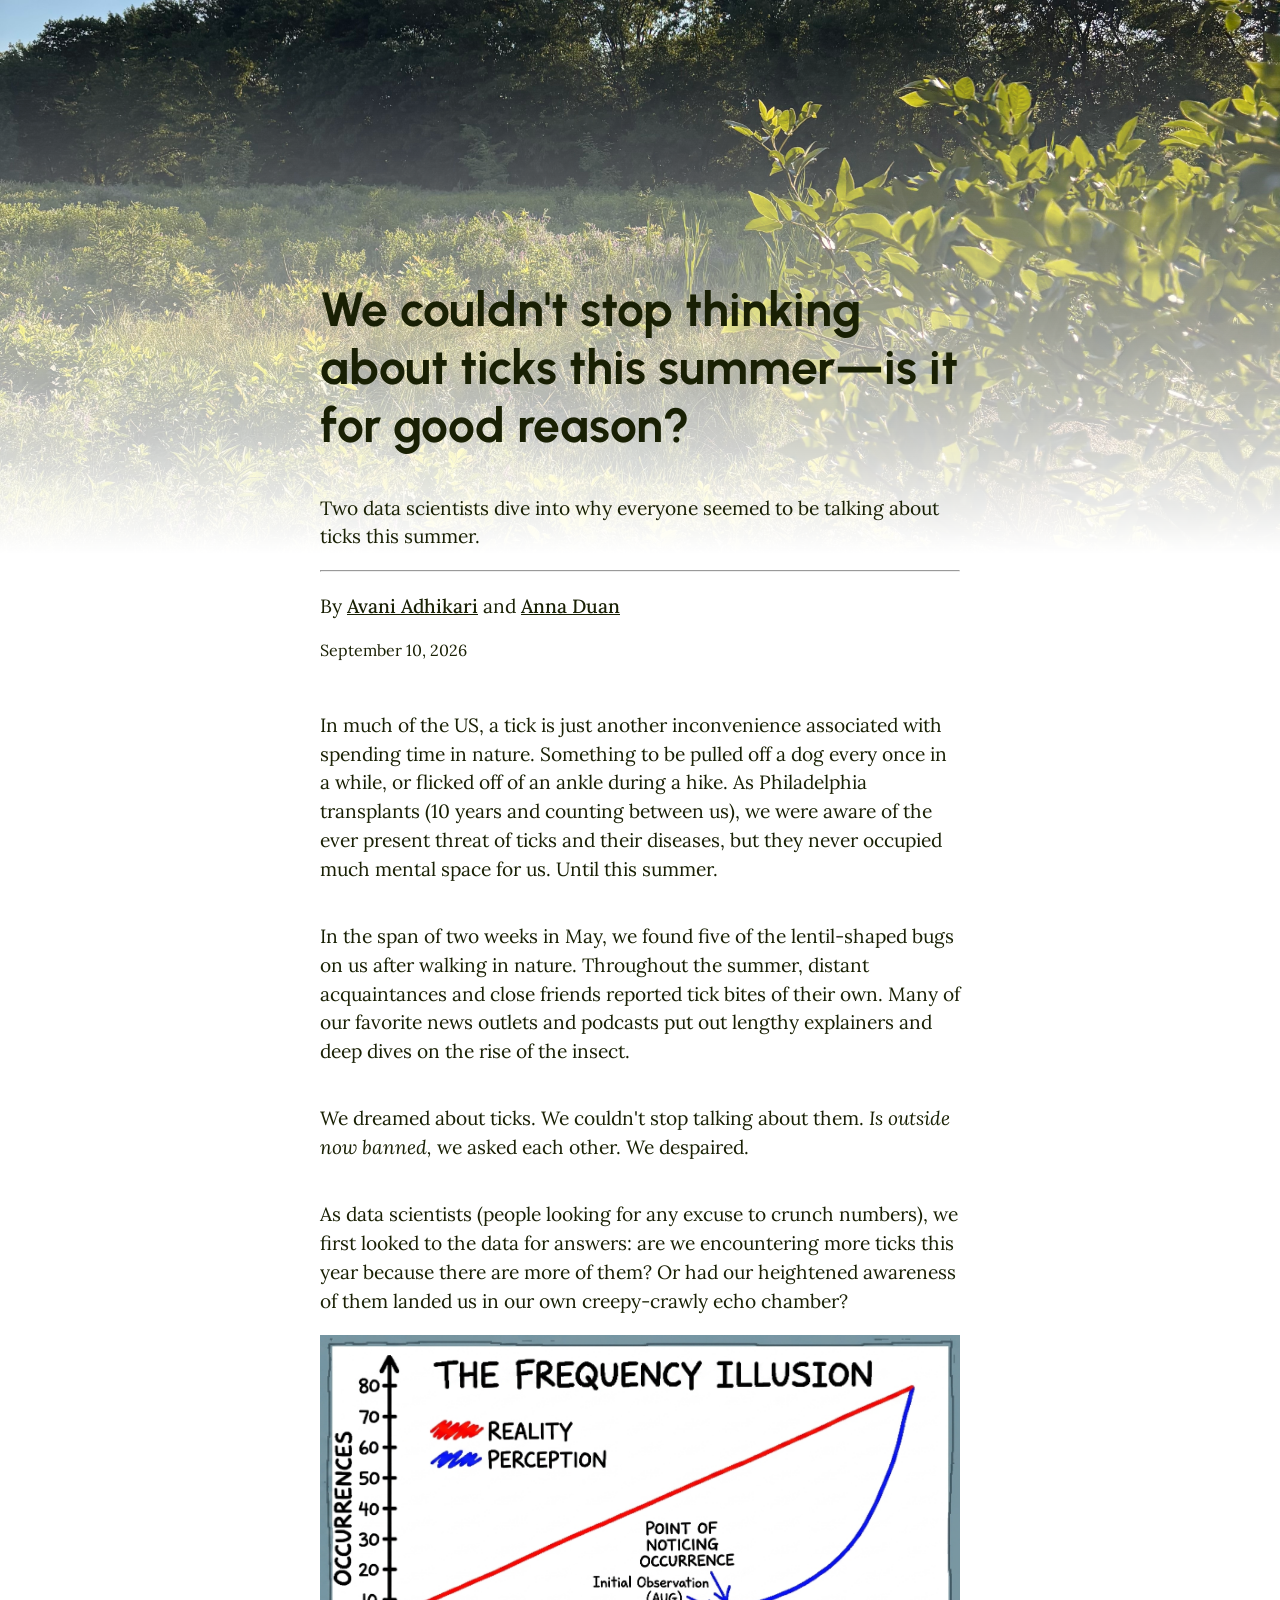
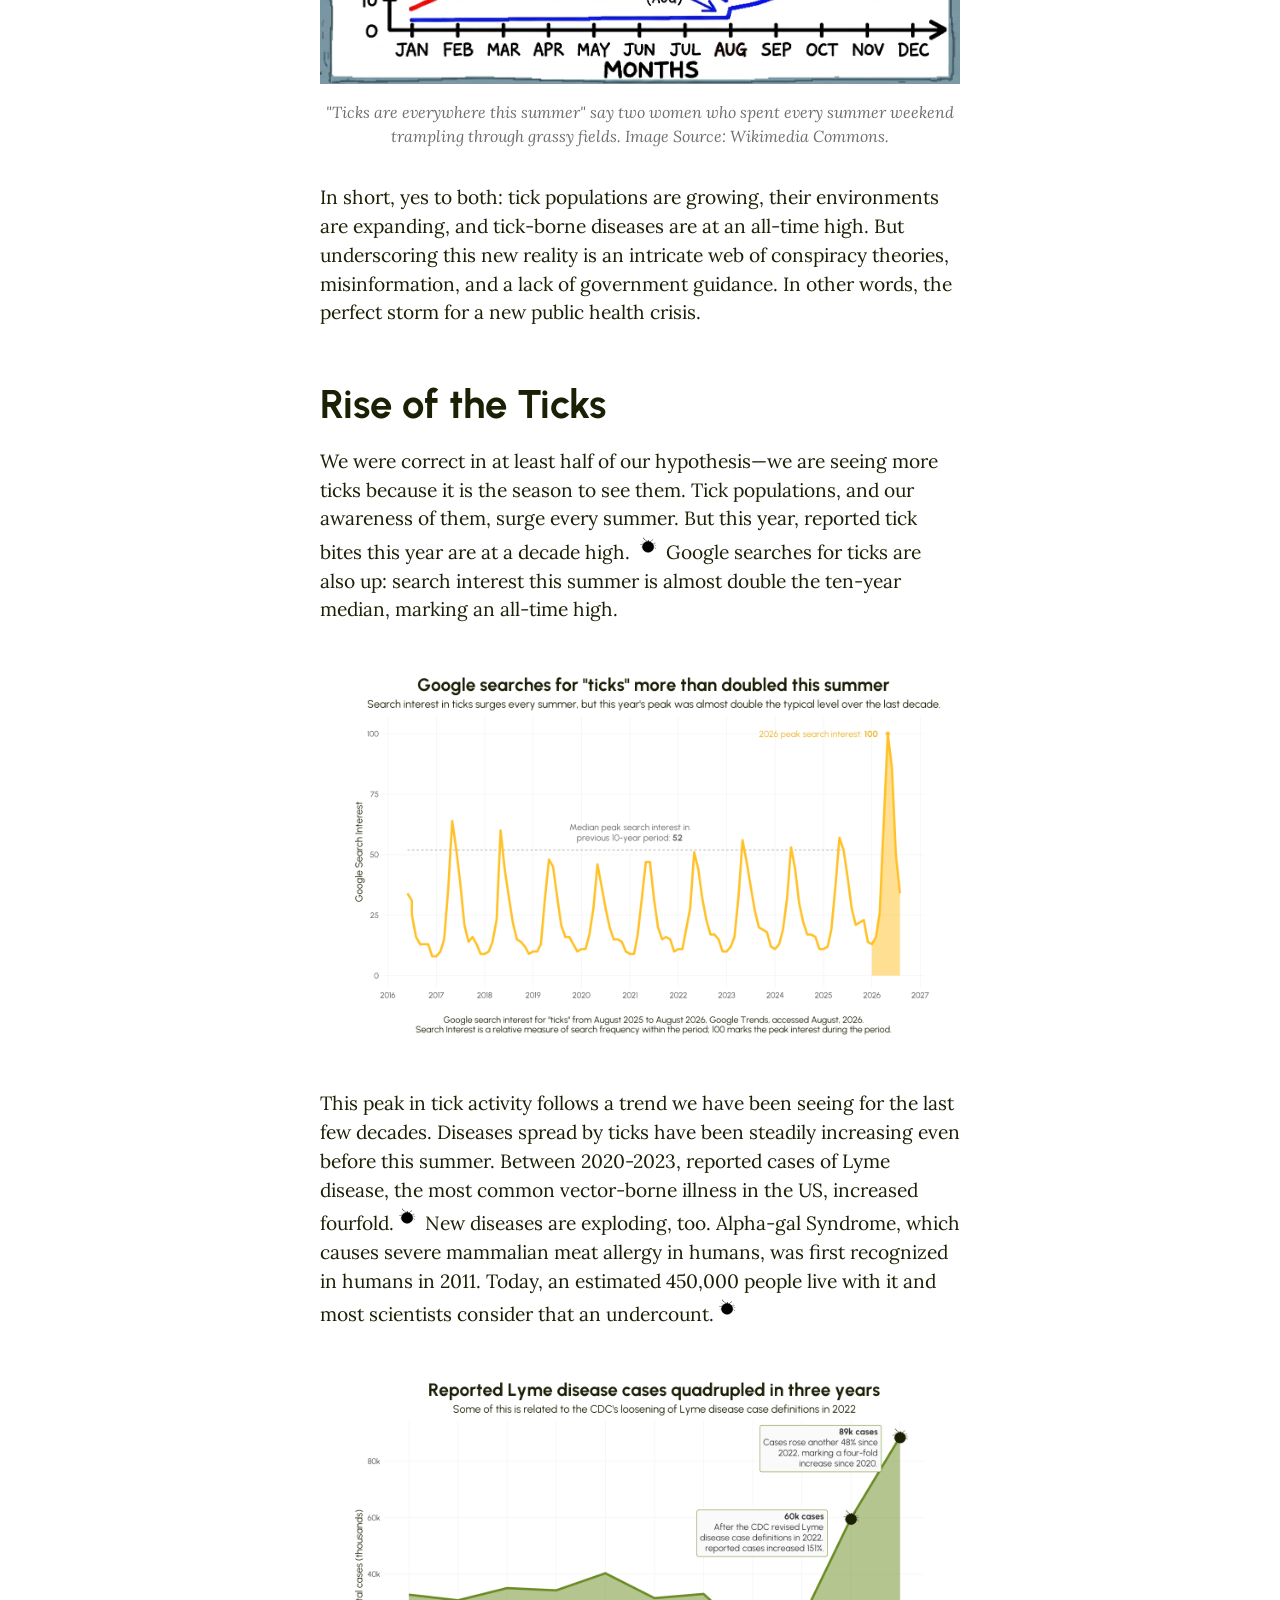
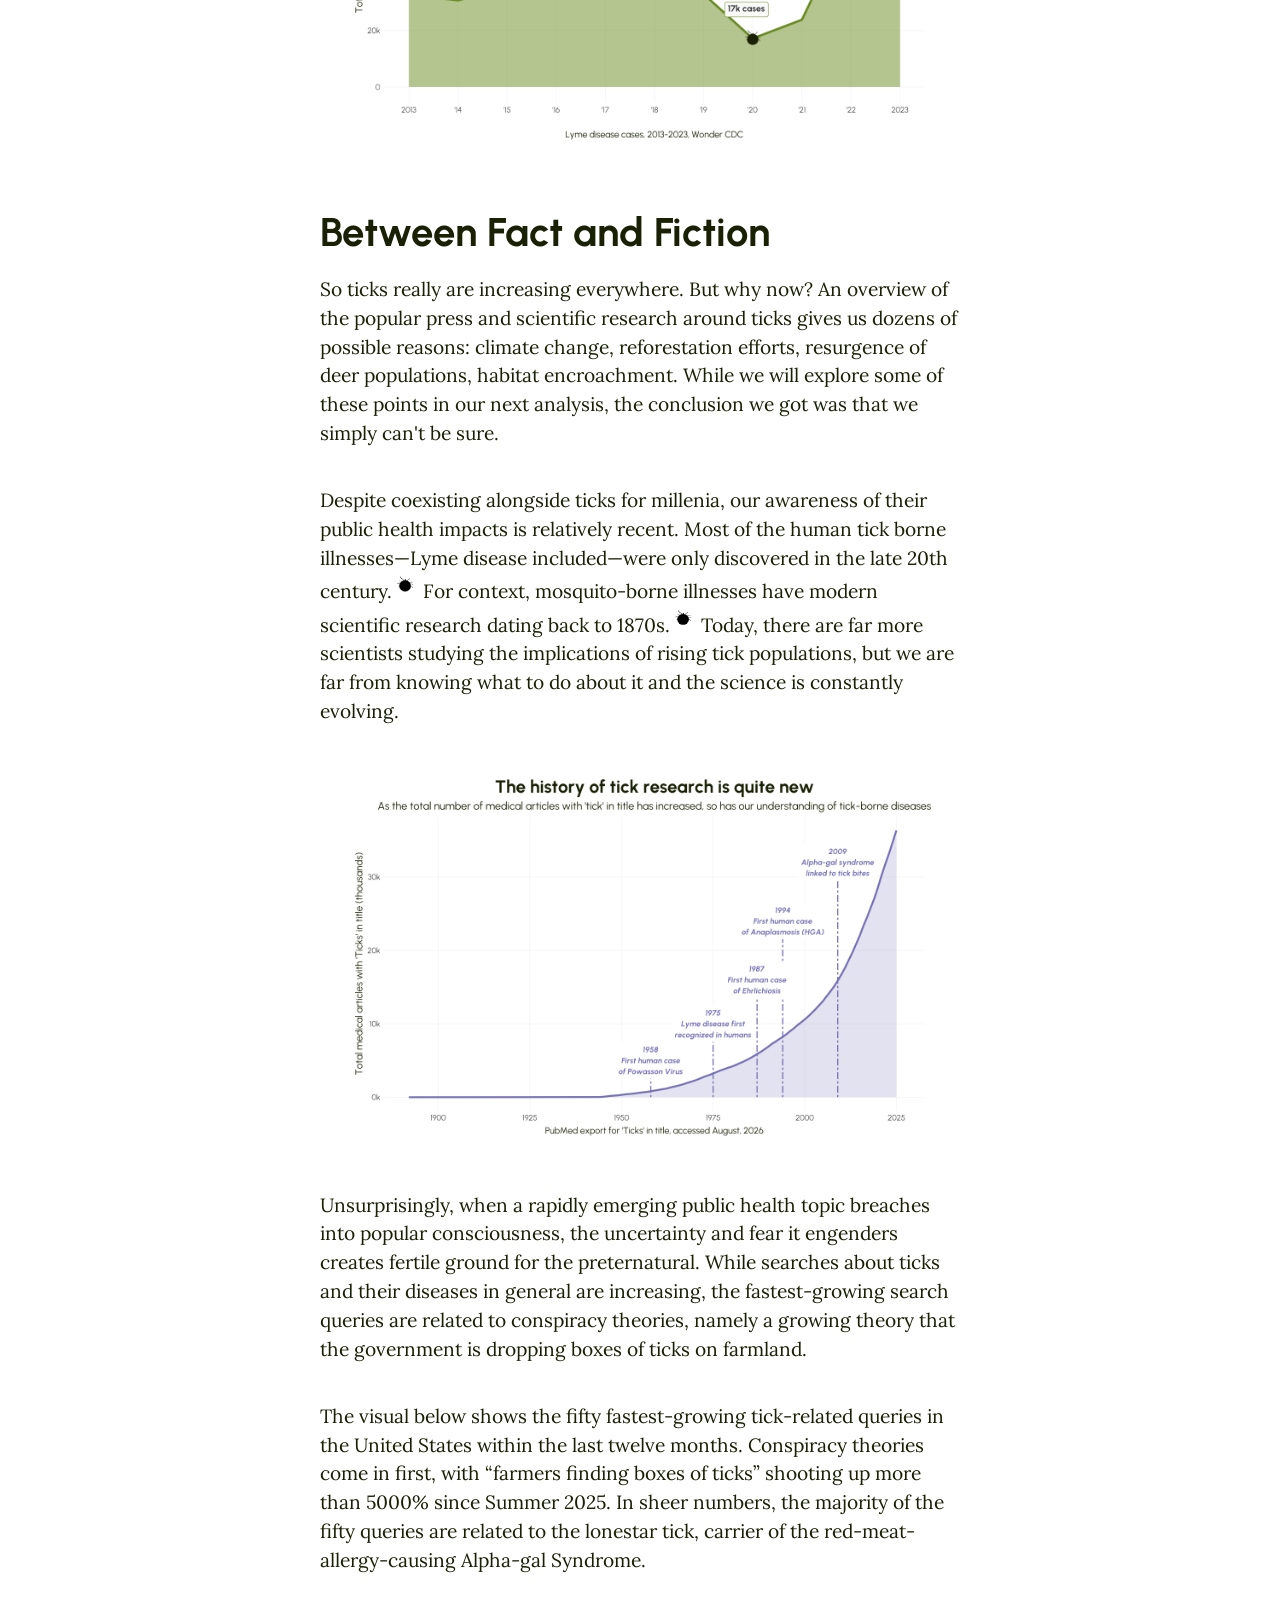
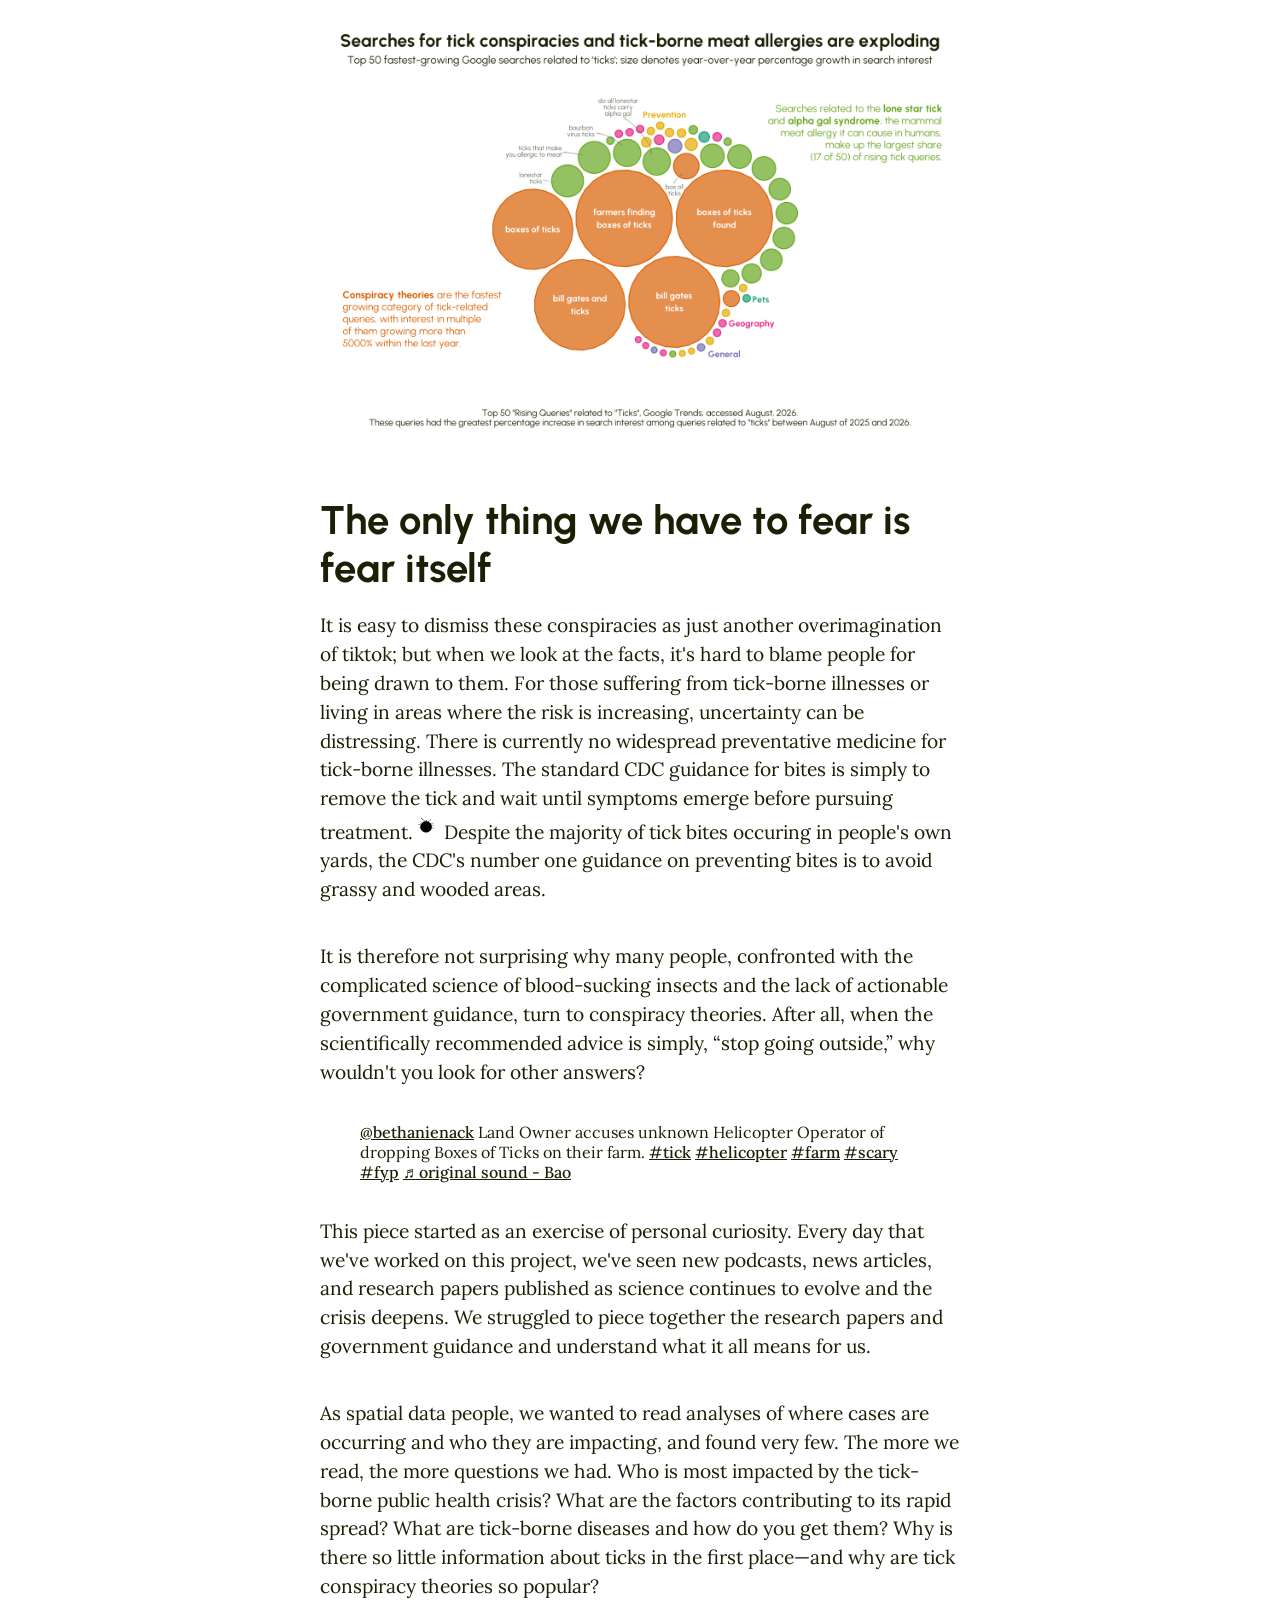
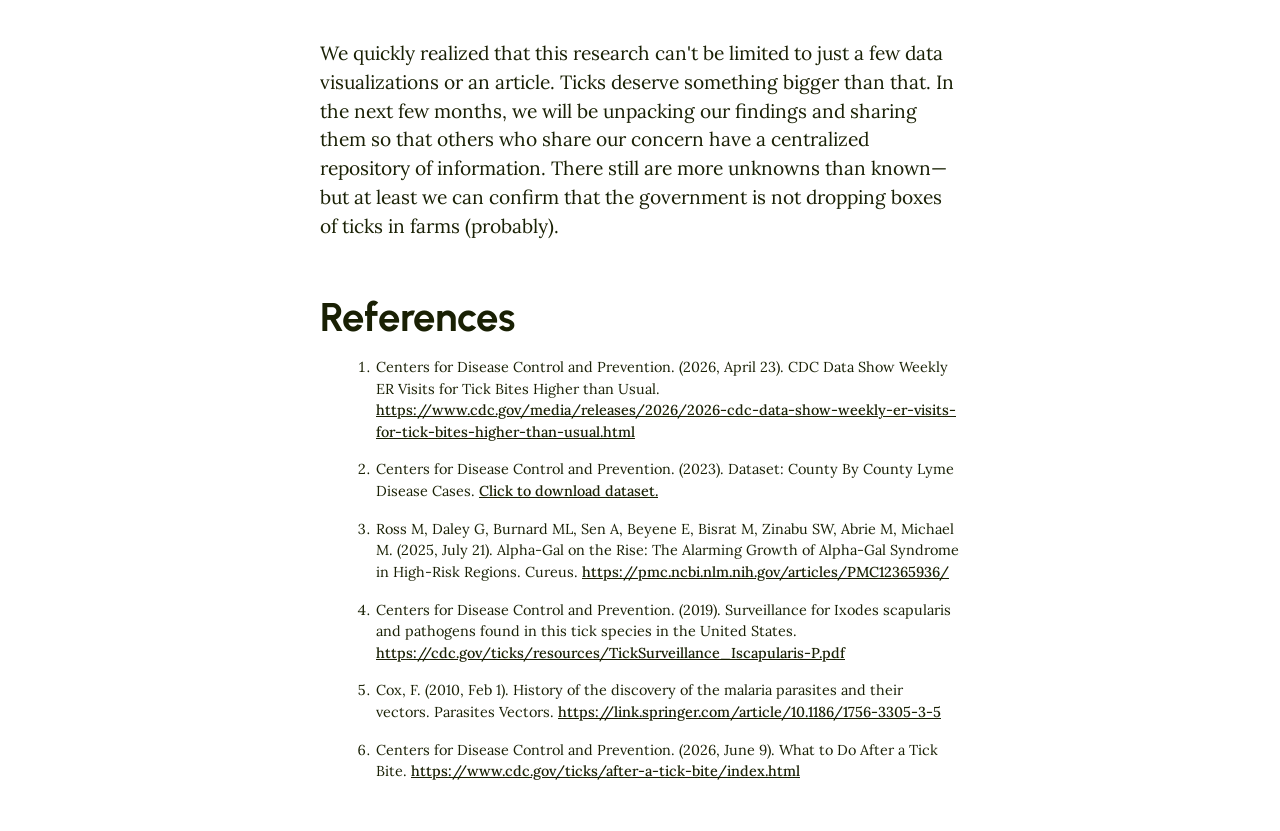
==== commit 7575f0ad: "Summer is over" ====
--- a/about.html
+++ b/about.html
@@ -20,7 +20,7 @@
       <!--  <img class="hero-img" src="/static/img/hero.jpeg" alt="Green Grass and blue sky"> -->
       <div class="text-box">
         <div class="header">
-          <h1>We can't stop thinking about ticks this summer—is it for good reason?</h1>
+          <h1>We couldn't stop thinking about ticks this summer—is it for good reason?</h1>
           <p class="subtitle">Two data scientists dive into why everyone seemed to be talking about ticks this summer.
           </p>
           <hr>
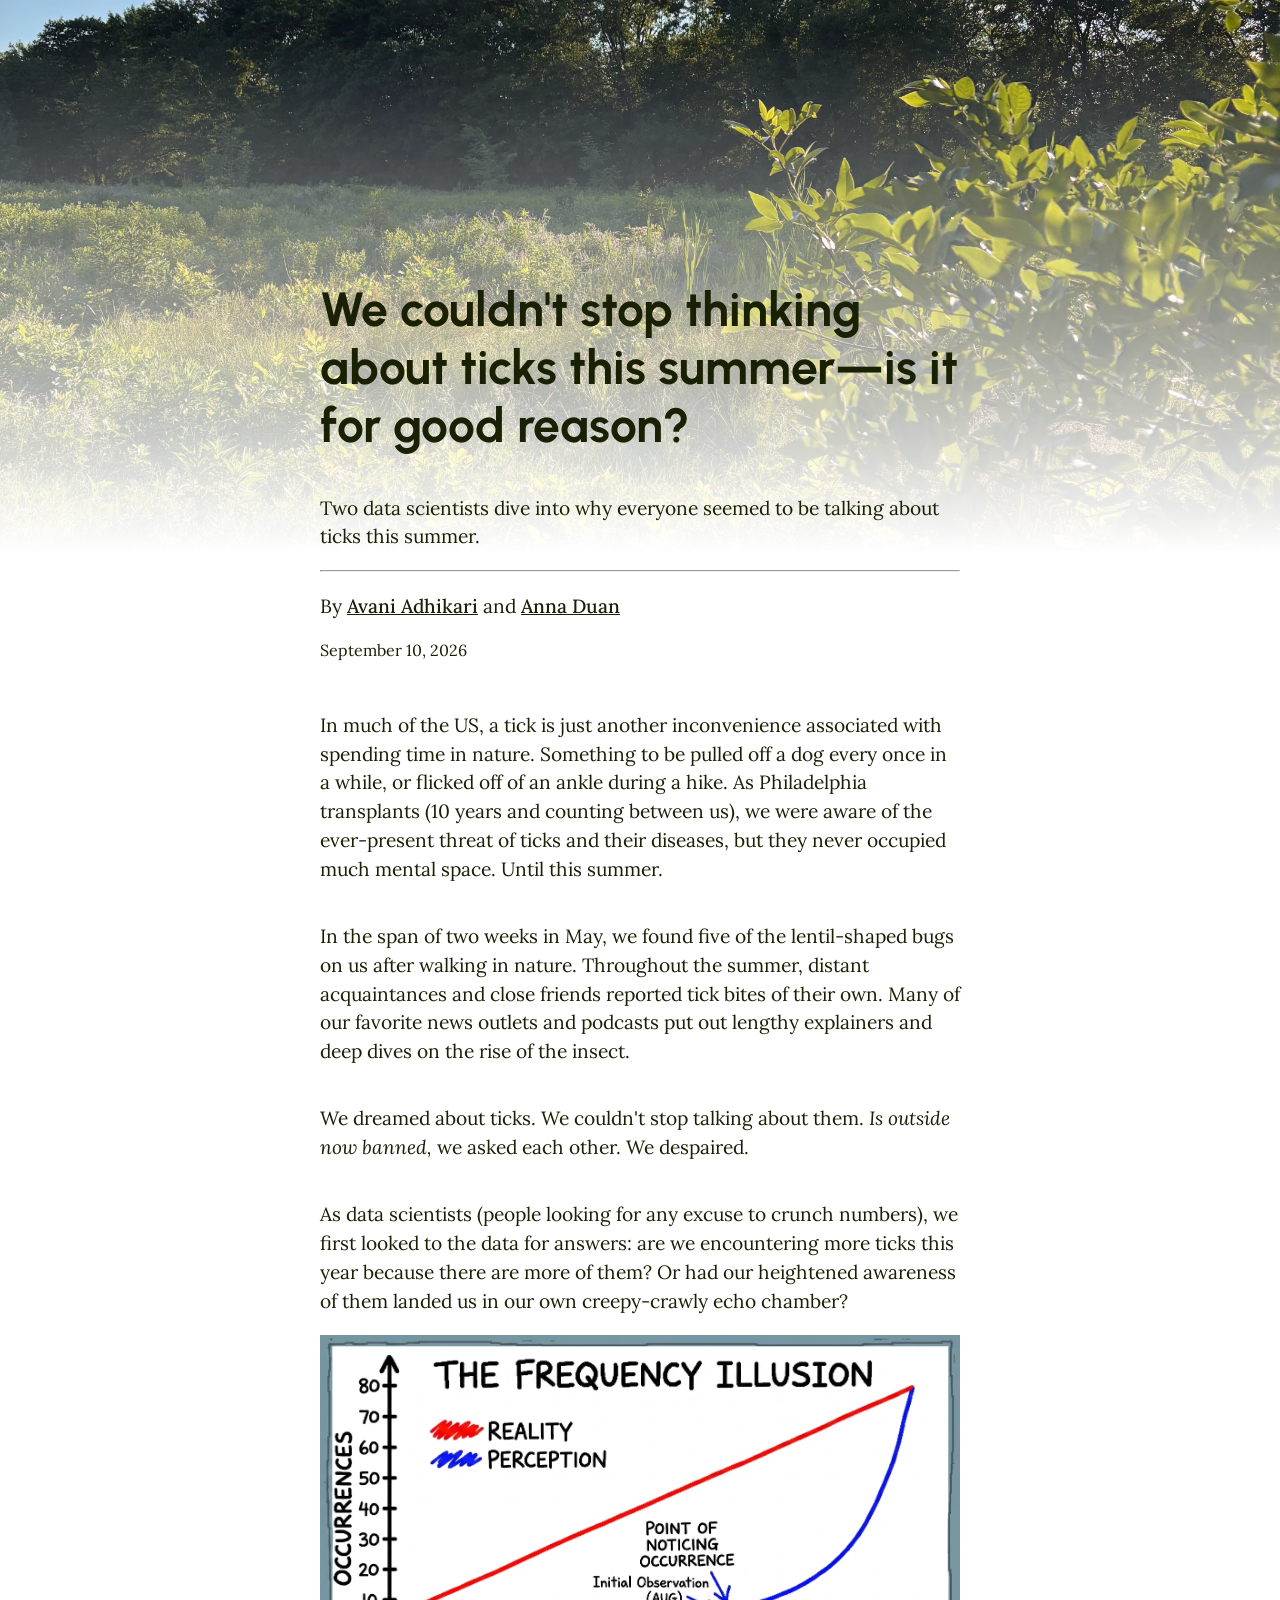
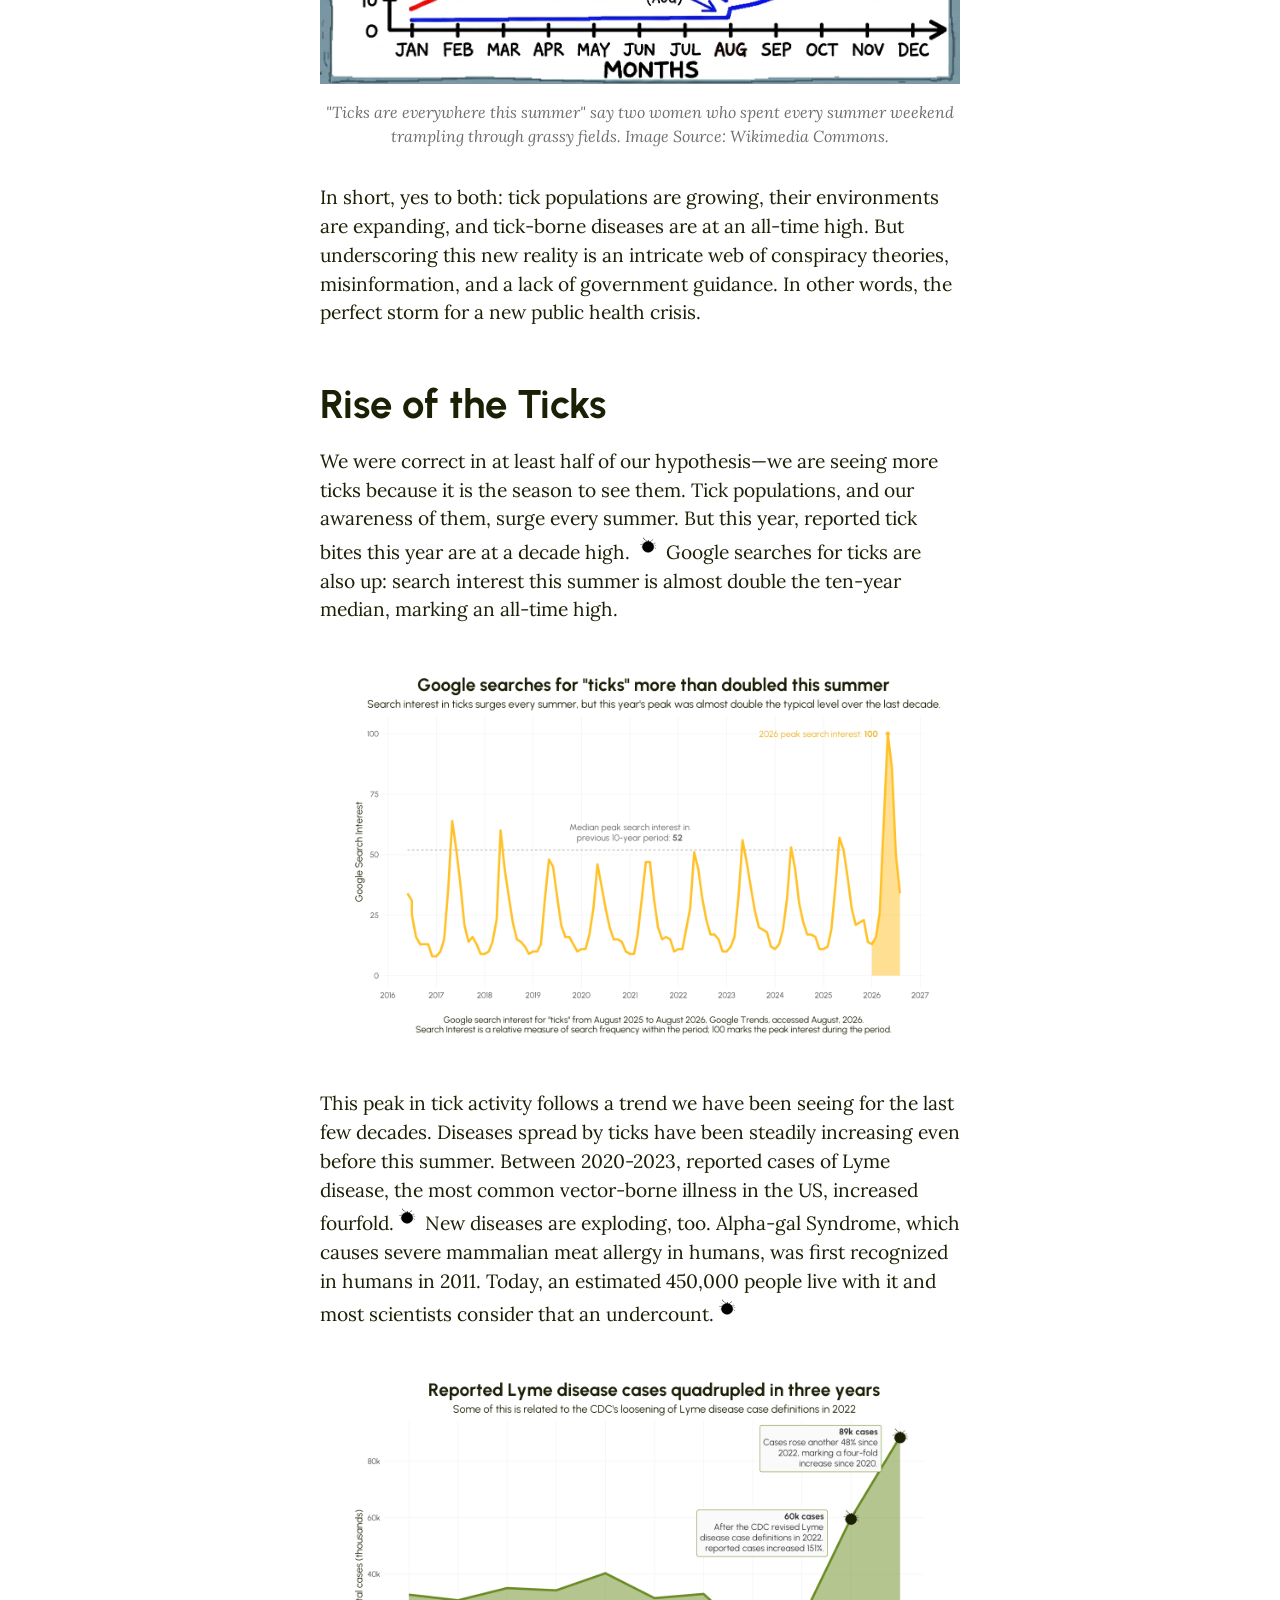
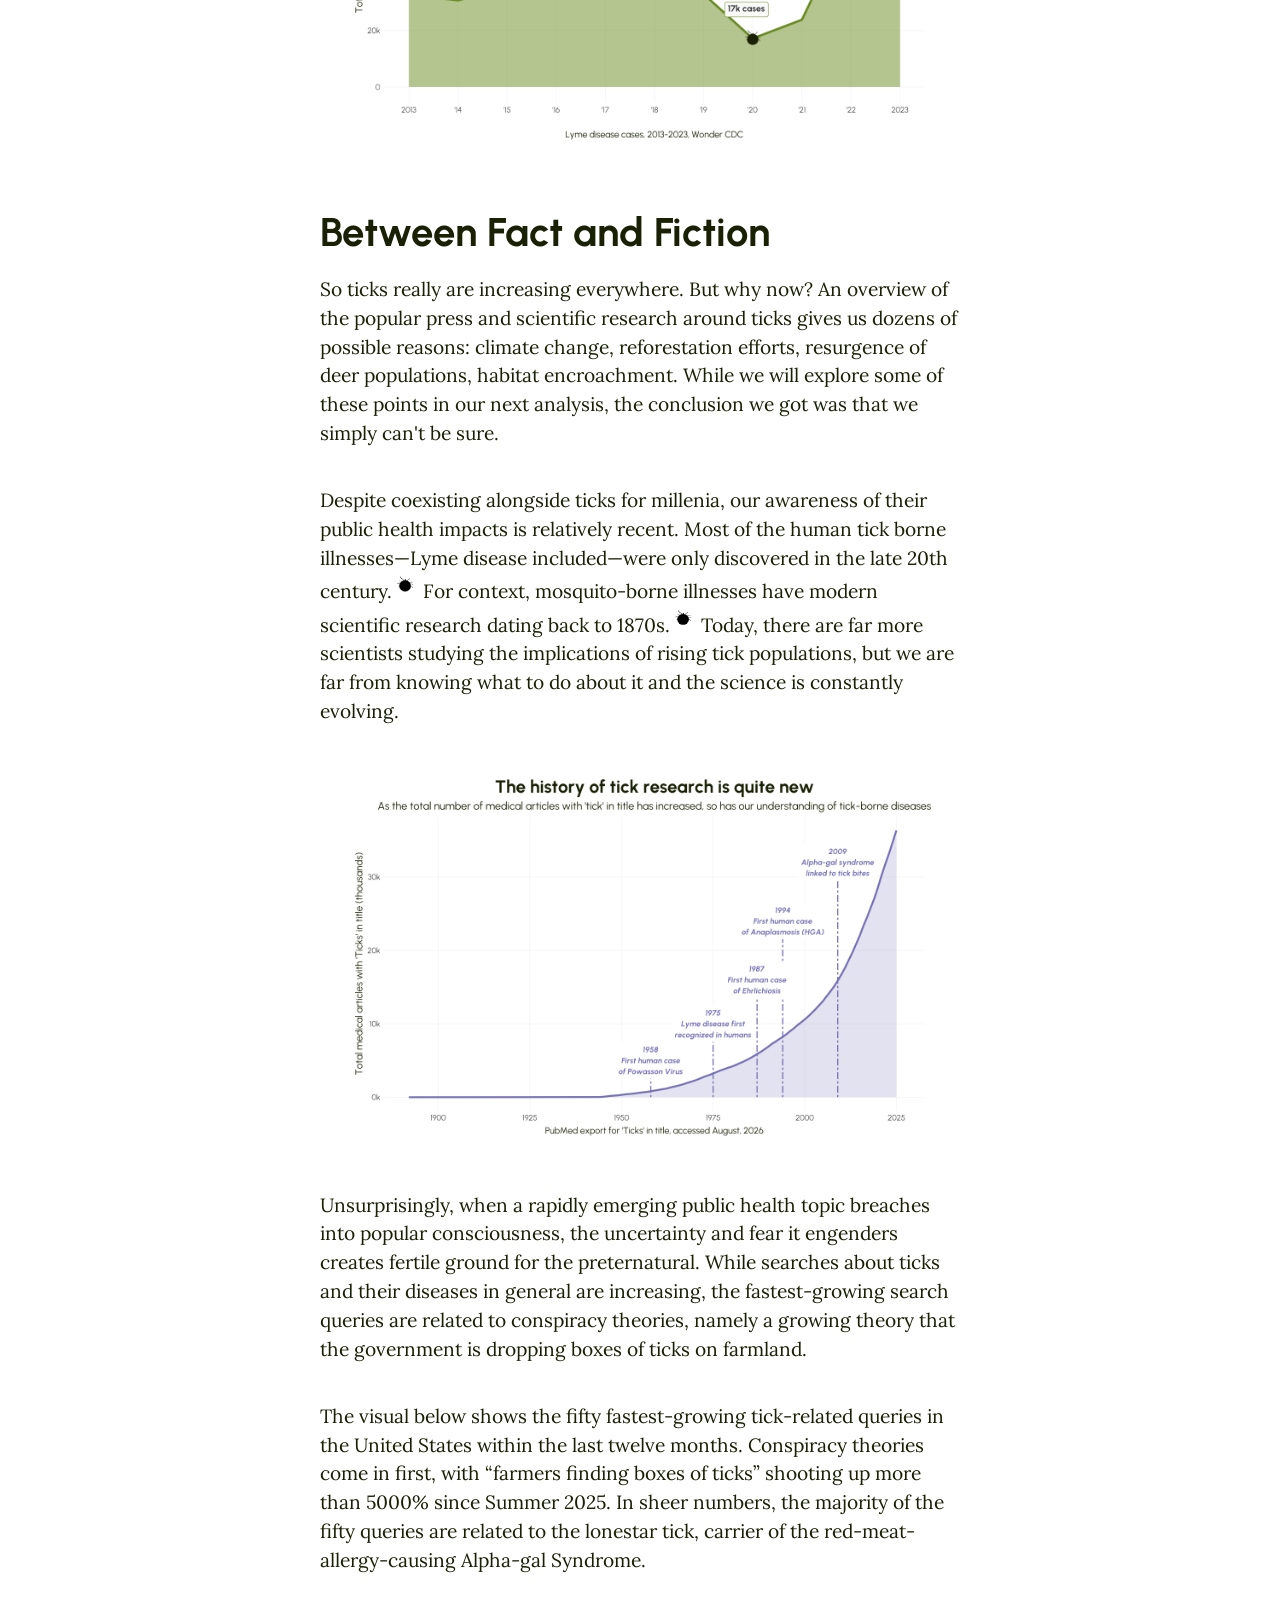
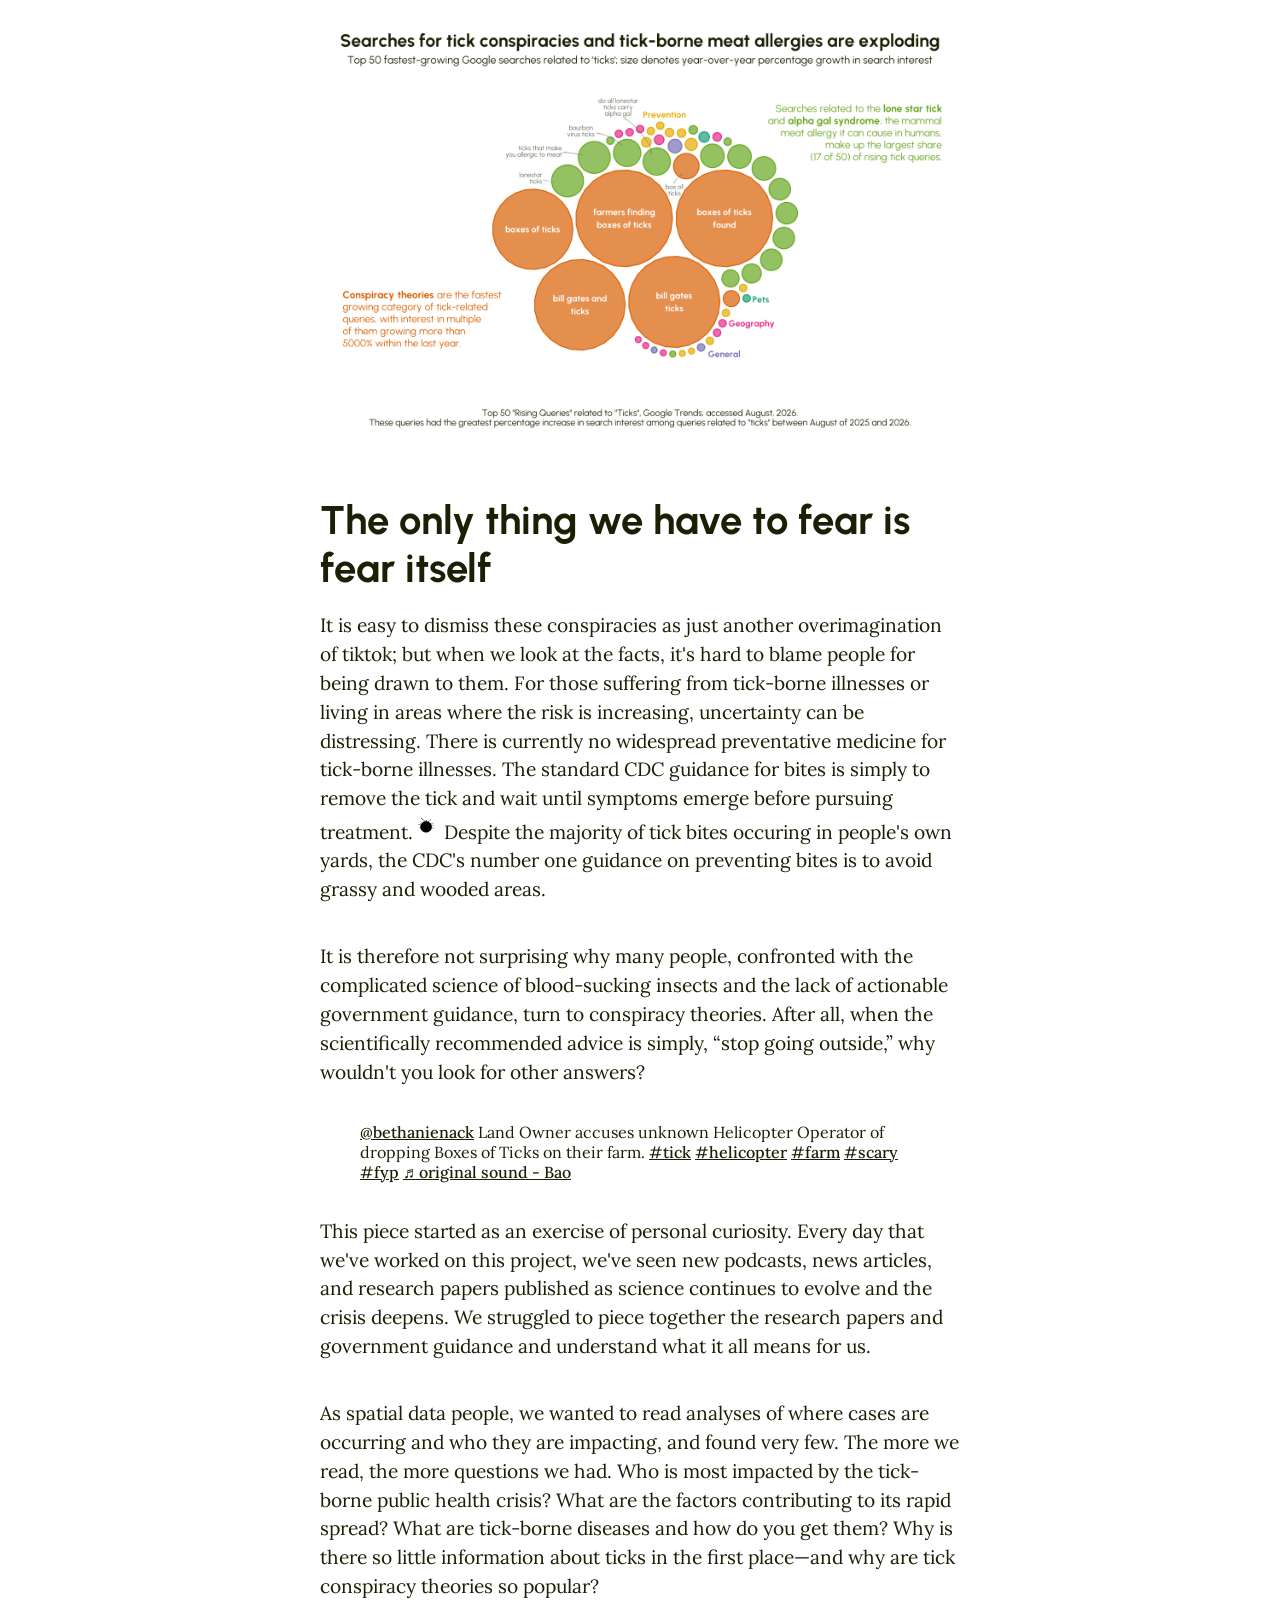
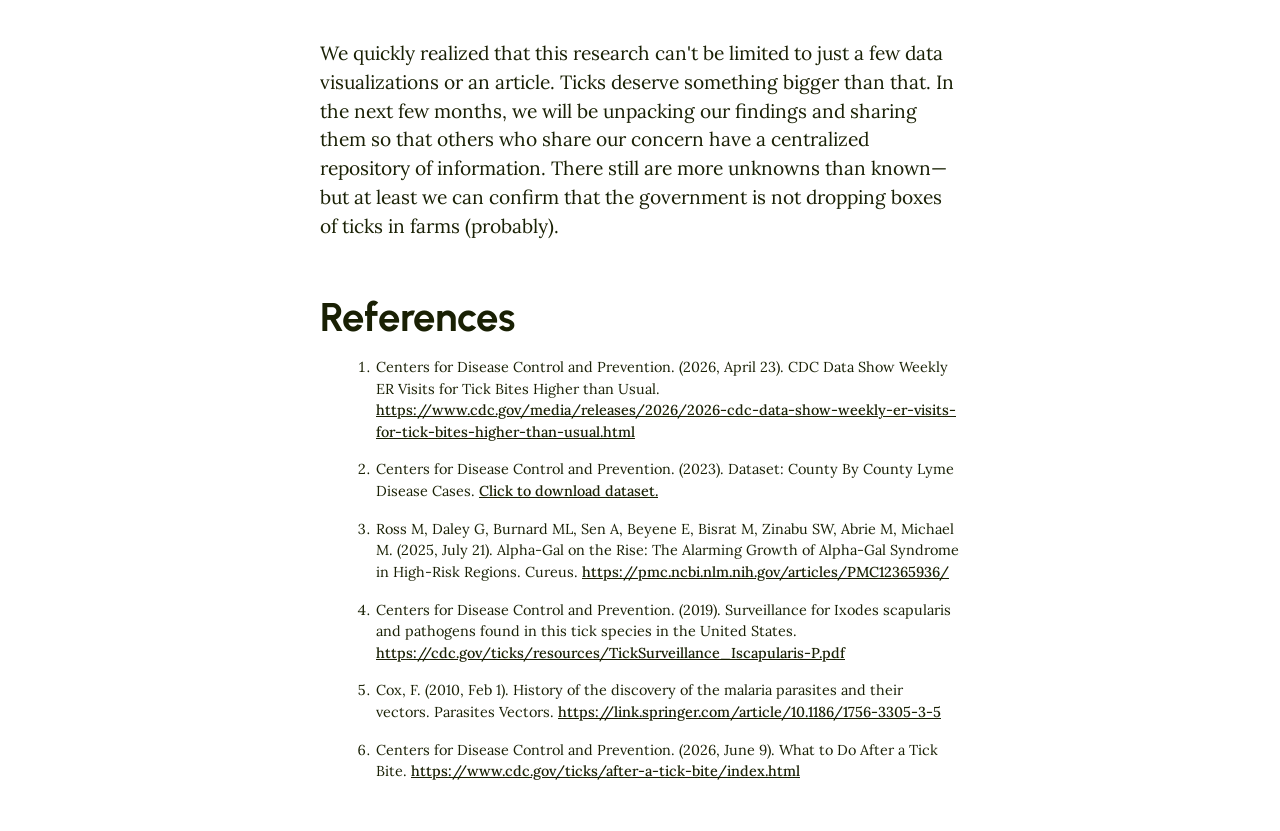
==== commit 2282de7f: "grammar" ====
--- a/about.html
+++ b/about.html
@@ -35,8 +35,8 @@
     <p>
       In much of the US, a tick is just another inconvenience associated with spending time in nature. Something to be
       pulled off a dog every once in a while, or flicked off of an ankle during a hike. As Philadelphia transplants (10
-      years and counting between us), we were aware of the ever present threat of ticks and their diseases, but they
-      never occupied much mental space for us. Until this summer.
+      years and counting between us), we were aware of the ever-present threat of ticks and their diseases, but they
+      never occupied much mental space. Until this summer.
     </p>
 
     <p>
